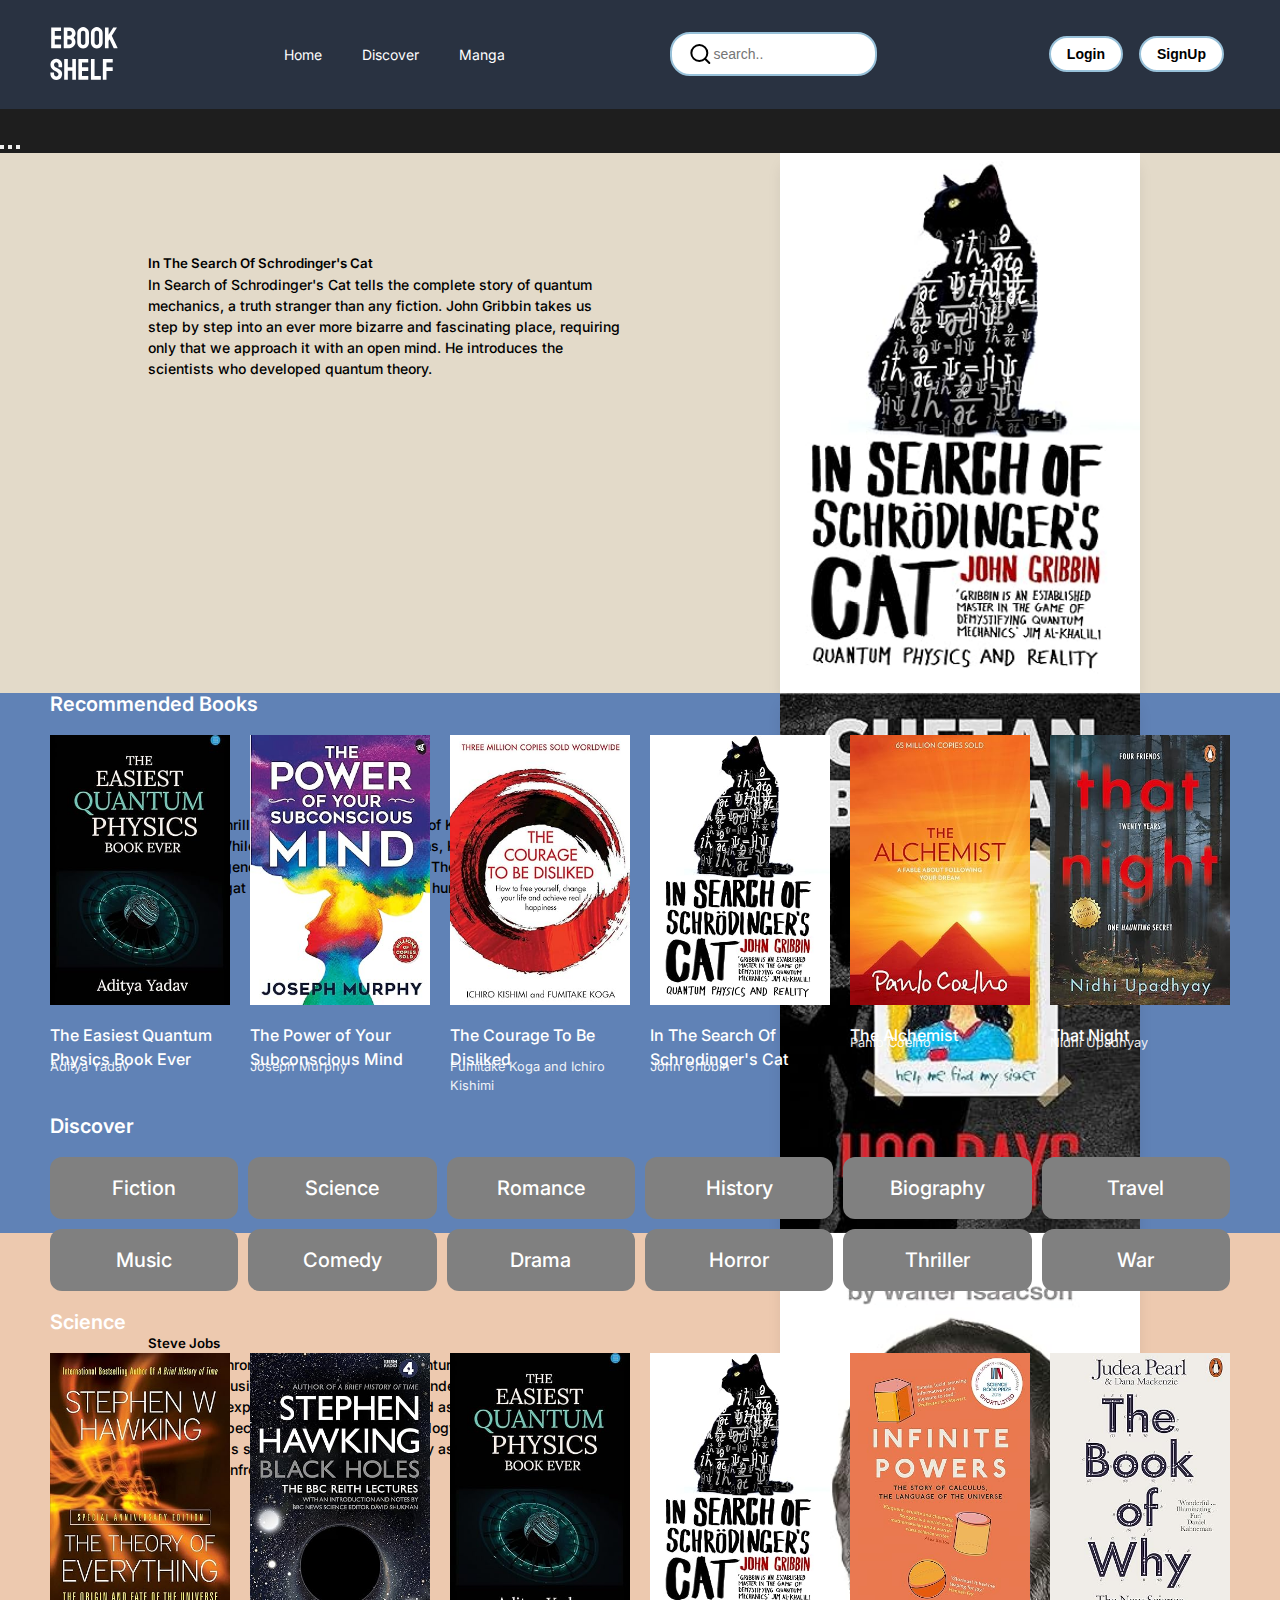
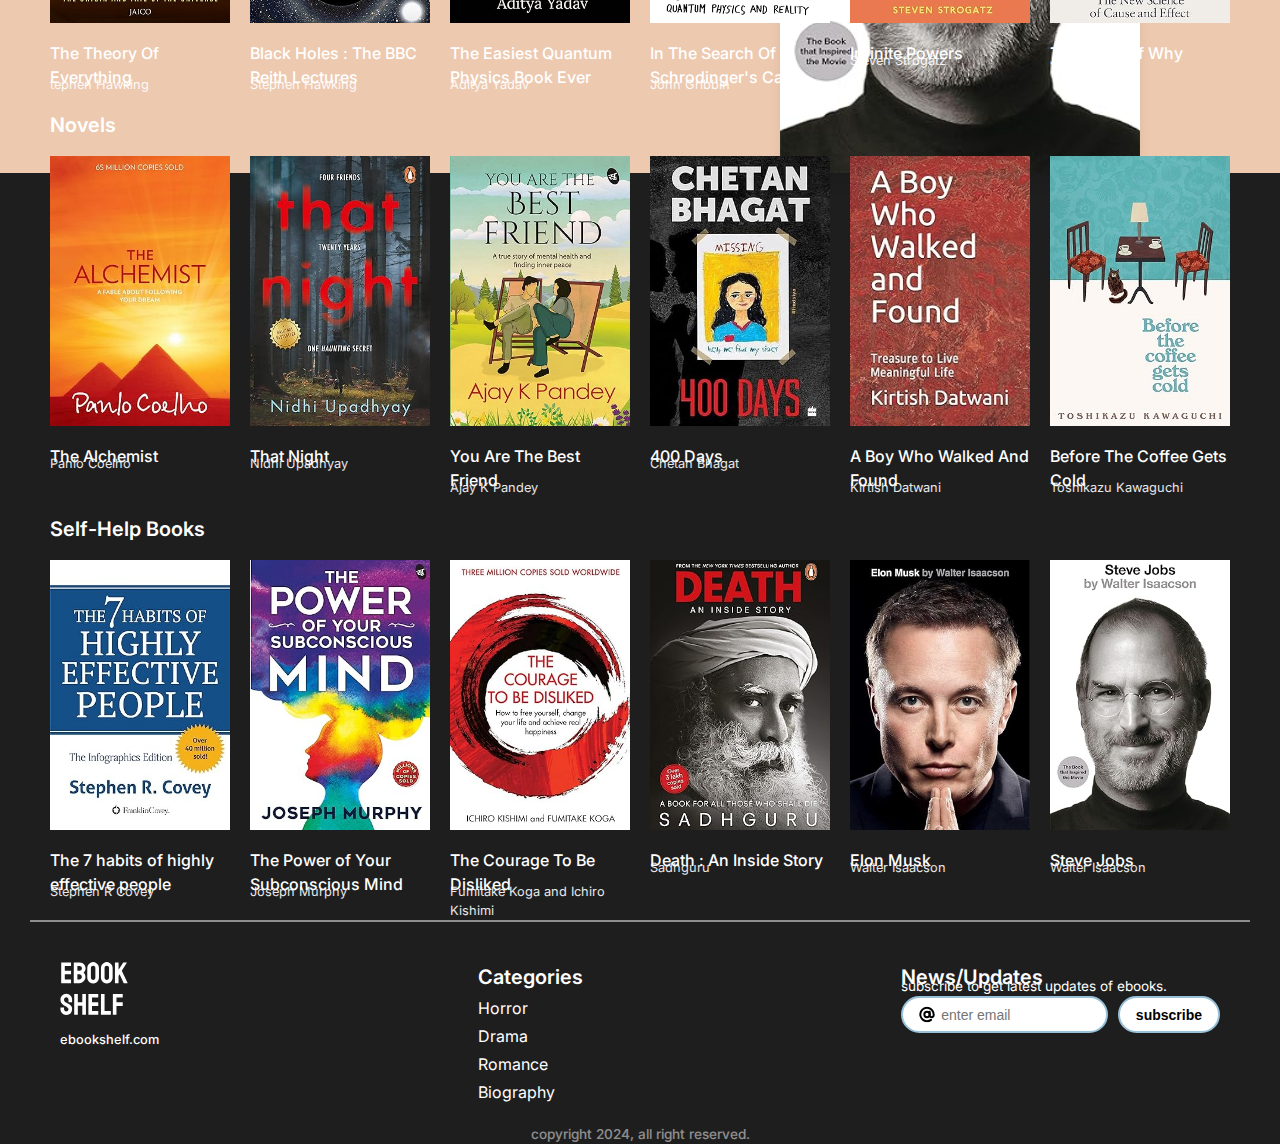
==== book.html @ fe215166 "first commit" ====
<!DOCTYPE html>
<html lang="en">
  <head>
    <meta charset="UTF-8" />
    <meta name="viewport" content="width=device-width, initial-scale=1.0" />
    <link rel="preconnect" href="https://fonts.googleapis.com" />
    <link rel="preconnect" href="https://fonts.gstatic.com" crossorigin />
    <link
      href="https://fonts.googleapis.com/css2?family=Inter:wght@100..900&display=swap"
      rel="stylesheet"
    />
    <link
      href="https://cdn.jsdelivr.net/npm/bootstrap@5.0.2/dist/css/bootstrap.min.css"
      rel="stylesheet"
      integrity="sha384-EVSTQN3/azprG1Anm3QDgpJLIm9Nao0Yz1ztcQTwFspd3yD65VohhpuuCOmLASjC"
      crossorigin="anonymous"
    />
    <link rel="stylesheet" href="css/resets.css" />
    <link rel="stylesheet" href="css/books/book.css" />
    <link rel="stylesheet" href="css/main.css" />
    <link rel="stylesheet" href="css/books/grids.css" />
    <link rel="stylesheet" href="css/carausel.css" />
    <link rel="stylesheet" href="css/navbar.css" />
    <link rel="stylesheet" href="css/footer.css" />
    <title>EbookShelf | Books</title>
  </head>
  <body>
    <!-- navbar starts -->
    <nav class="NavBar">
      <div class="logo">
        <img src="Assets/Logo.svg" alt="EBOOKSHELF" srcset="" />
      </div>
      <ul class="navList">
        <li class="navLink"><a class="Link" href="#Home">Home</a></li>
        <li class="navLink">
          <a class="Link" href="#discover">Discover</a>
        </li>
        <li class="navLink"><a class="Link" href="manga.html">Manga</a></li>
      </ul>
      <div class="searchbox">
        <img src="Assets/searchIcon.svg" alt="Search" srcset="" />
        <input type="text" placeholder="search.." />
      </div>
      <div class="buttons">
        <button class="btn">Login</button>
        <button class="btn">SignUp</button>
      </div>
      <div class="menuIcon">
        <img src="Assets/menu.svg" alt="" srcset="" />
      </div>
    </nav>
    <!-- navbar ends -->
    <!-- carausel starts -->
    <div
      id="carouselExampleCaptions"
      class="carousel slide"
      data-bs-ride="carousel"
    >
      <div class="carousel-indicators">
        <button
          type="button"
          data-bs-target="#carouselExampleCaptions"
          data-bs-slide-to="0"
          class="active"
          aria-current="true"
          aria-label="Slide 1"
        ></button>
        <button
          type="button"
          data-bs-target="#carouselExampleCaptions"
          data-bs-slide-to="1"
          aria-label="Slide 2"
        ></button>
        <button
          type="button"
          data-bs-target="#carouselExampleCaptions"
          data-bs-slide-to="2"
          aria-label="Slide 3"
        ></button>
      </div>
      <div class="carousel-inner">
        <div class="carousel-item item-1 active">
          <div class="bookImage">
            <img
              src="Assets/book-Images/S4.jpg"
              alt=""
              srcset=""
            />
          </div>
          <div class="carousel-caption d-none d-md-block">
            <h5>In The Search Of Schrodinger's Cat</h5>
            <p>In Search of Schrodinger's Cat tells the complete story of quantum mechanics, a truth stranger than any fiction. John Gribbin takes us step by step into an ever more bizarre and fascinating place, requiring only that we approach it with an open mind. He introduces the scientists who developed quantum theory.</p>
          </div>
        </div>
        <div class="carousel-item item-2">
          <div class="bookImage">
            <img
              src="Assets/book-Images/N4.jpg"
              alt=""
              srcset=""
            />
          </div>
          <div class="carousel-caption d-none d-md-block">
            <h5>400 Days</h5>
            <p>A mystery thriller that follows the journey of Keshav, the central character. While studying for his IPS exams, Keshav runs a private detective agency with his friend Saurabh. The book has the classic Chetan Bhagat style that blends romance, humor, family drama, and mystery.</p>
          </div>
        </div>
        <div class="carousel-item item-3">
          <div class="bookImage">
            <img
              src="Assets/book-Images/SF6.jpg"
              alt=""
              srcset=""
            />
          </div>
          <div class="carousel-caption d-none d-md-block">
            <h5>Steve Jobs</h5>
            <p>This book chronicles the daring and adventurous life of Steve Jobs, an innovative businessman and eccentric founder of Apple. Drawing on Jobs' early experiences with the spirit and aspiration to reach the pinnacle of becoming a worldwide technology icon, Steve Jobs describes his successful business journey as well as his battles. that he had to confront on his journey.</p>
          </div>
        </div>
      </div>
      <button
        class="carousel-control-prev"
        type="button"
        data-bs-target="#carouselExampleCaptions"
        data-bs-slide="prev"
      >
        <span class="carousel-control-prev-icon" aria-hidden="true"></span>
        <span class="visually-hidden">Previous</span>
      </button>
      <button
        class="carousel-control-next"
        type="button"
        data-bs-target="#carouselExampleCaptions"
        data-bs-slide="next"
      >
        <span class="carousel-control-next-icon" aria-hidden="true"></span>
        <span class="visually-hidden">Next</span>
      </button>
    </div>
    <!-- carausel ends -->
    <!-- Main content starts -->
    <section class="contentblock">
      <!-- recommendec-books -->
      <div class="grid-container">
        <div class="section-heading">
          <p>Recommended Books</p>
        </div>
        <div class="book-list">
          <div class="book">
            <div class="book-image">
              <img src="Assets/book-Images/S3.jpg" alt="" srcset="" />
            </div>
            <div class="book-detail">
              <div class="BookTitle">
                <p>The Easiest Quantum Physics Book Ever</p>
              </div>
              <div class="AuthorName">
                <p>Aditya Yadav</p>
              </div>
            </div>
          </div>
          <div class="book">
            <div class="book-image">
              <img src="Assets/book-Images/SF2.jpg" alt="" srcset="" />
            </div>
            <div class="book-detail">
              <div class="BookTitle">
                <p>The Power of Your Subconscious Mind</p>
              </div>
              <div class="AuthorName">
                <p>Joseph Murphy</p>
              </div>
            </div>
          </div>
          <div class="book">
            <div class="book-image">
              <img src="Assets/book-Images/SF3.jpg" alt="" srcset="" />
            </div>
            <div class="book-detail">
              <div class="BookTitle">
                <p>The Courage To Be Disliked</p>
              </div>
              <div class="AuthorName">
                <p>Fumitake Koga and Ichiro Kishimi</p>
              </div>
            </div>
          </div>
          <div class="book">
            <div class="book-image">
              <img src="Assets/book-Images/S4.jpg" alt="" srcset="" />
            </div>
            <div class="book-detail">
              <div class="BookTitle">
                <p>In The Search Of Schrodinger's Cat</p>
              </div>
              <div class="AuthorName">
                <p>John Gribbin</p>
              </div>
            </div>
          </div>
          <div class="book">
            <div class="book-image">
              <img src="Assets/book-Images/N1.jpg" alt="" srcset="" />
            </div>
            <div class="book-detail">
              <div class="BookTitle">
                <p>The Alchemist</p>
              </div>
              <div class="AuthorName">
                <p>Panlo Coelho</p>
              </div>
            </div>
          </div>
          <div class="book">
            <div class="book-image">
              <img src="Assets/book-Images/N2.jpg" alt="" srcset="" />
            </div>
            <div class="book-detail">
              <div class="BookTitle">
                <p>That Night</p>
              </div>
              <div class="AuthorName">
                <p>Nidhi Upadhyay</p>
              </div>
            </div>
          </div>
        </div>
      </div>
      <!-- categories -->
      <div class="grid-container" id="discover">
        <div class="section-heading">
          <p>Discover</p>
        </div>
        <div class="category-list">
          <div class="category">
            <p>Fiction</p>
          </div>
          <div class="category">
            <p>Science</p>
          </div>
          <div class="category">
            <p>Romance</p>
          </div>
          <div class="category">
            <p>History</p>
          </div>
          <div class="category">
            <p>Biography</p>
          </div>
          <div class="category">
            <p>Travel</p>
          </div>
          <div class="category">
            <p>Music</p>
          </div>
          <div class="category">
            <p>Comedy</p>
          </div>
          <div class="category">
            <p>Drama</p>
          </div>
          <div class="category">
            <p>Horror</p>
          </div>
          <div class="category">
            <p>Thriller</p>
          </div>
          <div class="category">
            <p>War</p>
          </div>
        </div>
      </div>
      <!-- science -->
      <div class="grid-container">
        <div class="section-heading">
          <p>Science</p>
        </div>
        <div class="book-list">
          <div class="book">
            <div class="book-image">
              <img src="Assets/book-Images/S1.jpg" alt="" srcset="" />
            </div>
            <div class="book-detail">
              <div class="BookTitle">
                <p>The Theory Of Everything</p>
              </div>
              <div class="AuthorName">
                <p>tephen Hawking</p>
              </div>
            </div>
          </div>
          <div class="book">
            <div class="book-image">
              <img src="Assets/book-Images/S2.jpg" alt="" srcset="" />
            </div>
            <div class="book-detail">
              <div class="BookTitle">
                <p>Black Holes : The BBC Reith Lectures</p>
              </div>
              <div class="AuthorName">
                <p>Stephen Hawking</p>
              </div>
            </div>
          </div>
          <div class="book">
            <div class="book-image">
              <img src="Assets/book-Images/S3.jpg" alt="" srcset="" />
            </div>
            <div class="book-detail">
              <div class="BookTitle">
                <p>The Easiest Quantum Physics Book Ever</p>
              </div>
              <div class="AuthorName">
                <p>Aditya Yadav</p>
              </div>
            </div>
          </div>
          <div class="book">
            <div class="book-image">
              <img src="Assets/book-Images/S4.jpg" alt="" srcset="" />
            </div>
            <div class="book-detail">
              <div class="BookTitle">
                <p>In The Search Of Schrodinger's Cat</p>
              </div>
              <div class="AuthorName">
                <p>John Gribbin</p>
              </div>
            </div>
          </div>
          <div class="book">
            <div class="book-image">
              <img src="Assets/book-Images/S5.jpg" alt="" srcset="" />
            </div>
            <div class="book-detail">
              <div class="BookTitle">
                <p>Infinite Powers</p>
              </div>
              <div class="AuthorName">
                <p>Steven Strogatz</p>
              </div>
            </div>
          </div>
          <div class="book">
            <div class="book-image">
              <img src="Assets/book-Images/S6.jpg" alt="" srcset="" />
            </div>
            <div class="book-detail">
              <div class="BookTitle">
                <p>The Book Of Why</p>
              </div>
              <div class="AuthorName">
                <p>Judca Pcarl</p>
              </div>
            </div>
          </div>
        </div>
      </div>
      <!-- novels -->
      <div class="grid-container">
        <div class="section-heading">
          <p>Novels</p>
        </div>
        <div class="book-list">
          <div class="book">
            <div class="book-image">
              <img src="Assets/book-Images/N1.jpg" alt="" srcset="" />
            </div>
            <div class="book-detail">
              <div class="BookTitle">
                <p>The Alchemist</p>
              </div>
              <div class="AuthorName">
                <p>Panlo Coelho</p>
              </div>
            </div>
          </div>
          <div class="book">
            <div class="book-image">
              <img src="Assets/book-Images/N2.jpg" alt="" srcset="" />
            </div>
            <div class="book-detail">
              <div class="BookTitle">
                <p>That Night</p>
              </div>
              <div class="AuthorName">
                <p>Nidhi Upadhyay</p>
              </div>
            </div>
          </div>
          <div class="book">
            <div class="book-image">
              <img src="Assets/book-Images/N3.jpg" alt="" srcset="" />
            </div>
            <div class="book-detail">
              <div class="BookTitle">
                <p>You Are The Best Friend</p>
              </div>
              <div class="AuthorName">
                <p>Ajay K Pandey</p>
              </div>
            </div>
          </div>
          <div class="book">
            <div class="book-image">
              <img src="Assets/book-Images/N4.jpg" alt="" srcset="" />
            </div>
            <div class="book-detail">
              <div class="BookTitle">
                <p>400 Days</p>
              </div>
              <div class="AuthorName">
                <p>Chetan Bhagat</p>
              </div>
            </div>
          </div>
          <div class="book">
            <div class="book-image">
              <img src="Assets/book-Images/N5.jpg" alt="" srcset="" />
            </div>
            <div class="book-detail">
              <div class="BookTitle">
                <p>A Boy Who Walked And Found</p>
              </div>
              <div class="AuthorName">
                <p>Kirtish Datwani</p>
              </div>
            </div>
          </div>
          <div class="book">
            <div class="book-image">
              <img src="Assets/book-Images/N6.jpg" alt="" srcset="" />
            </div>
            <div class="book-detail">
              <div class="BookTitle">
                <p>Before The Coffee Gets Cold</p>
              </div>
              <div class="AuthorName">
                <p>Toshikazu Kawaguchi</p>
              </div>
            </div>
          </div>
        </div>
      </div>
      <!-- self-help-books -->
      <div class="grid-container">
        <!-- recommended books -->
        <div class="section-heading">
          <p>Self-Help Books</p>
        </div>
        <!-- book list -->
        <div class="book-list">
          <div class="book">
            <div class="book-image">
              <img src="Assets/book-Images/SF1.jpg" alt="" srcset="" />
            </div>
            <div class="book-detail">
              <div class="BookTitle">
                <p>The 7 habits of highly effective people</p>
              </div>
              <div class="AuthorName">
                <p>Stephen R Covey</p>
              </div>
            </div>
          </div>
          <div class="book">
            <div class="book-image">
              <img src="Assets/book-Images/SF2.jpg" alt="" srcset="" />
            </div>
            <div class="book-detail">
              <div class="BookTitle">
                <p>The Power of Your Subconscious Mind</p>
              </div>
              <div class="AuthorName">
                <p>Joseph Murphy</p>
              </div>
            </div>
          </div>
          <div class="book">
            <div class="book-image">
              <img src="Assets/book-Images/SF3.jpg" alt="" srcset="" />
            </div>
            <div class="book-detail">
              <div class="BookTitle">
                <p>The Courage To Be Disliked</p>
              </div>
              <div class="AuthorName">
                <p>Fumitake Koga and Ichiro Kishimi</p>
              </div>
            </div>
          </div>
          <div class="book">
            <div class="book-image">
              <img src="Assets/book-Images/SF4.jpg" alt="" srcset="" />
            </div>
            <div class="book-detail">
              <div class="BookTitle">
                <p>Death : An Inside Story</p>
              </div>
              <div class="AuthorName">
                <p>Sadhguru</p>
              </div>
            </div>
          </div>
          <div class="book">
            <div class="book-image">
              <img src="Assets/book-Images/SF5.jpg" alt="" srcset="" />
            </div>
            <div class="book-detail">
              <div class="BookTitle">
                <p>Elon Musk</p>
              </div>
              <div class="AuthorName">
                <p>Walter Isaacson</p>
              </div>
            </div>
          </div>
          <div class="book">
            <div class="book-image">
              <img src="Assets/book-Images/SF6.jpg" alt="" srcset="" />
            </div>
            <div class="book-detail">
              <div class="BookTitle">
                <p>Steve Jobs</p>
              </div>
              <div class="AuthorName">
                <p>Walter Isaacson</p>
              </div>
            </div>
          </div>
        </div>
      </div>
      <!-- footer -->
      <footer>
        <div class="footer-container contentblock">
          <div class="site-info">
            <div class="site-logo">
              <img src="Assets/Logo.svg" alt="" srcset="" />
            </div>
            <div class="site-name">
              <a href="books.html">ebookshelf.com</a>
            </div>
          </div>
          <div class="site-category-list">
            <div class="heading"><p>Categories</p></div>
            <div class="cat-list">
              <ul>
                <li><a href="#cat-1">Horror</a></li>
                <li><a href="#cat-2">Drama</a></li>
                <li><a href="#cat-3">Romance</a></li>
                <li><a href="#cat-4">Biography</a></li>
              </ul>
            </div>
          </div>
          <div class="news-info">
            <div class="heading-info">
              <div class="heading"><p>News/Updates</p></div>
              <div class="heading-description">
                <p>subscribe to get latest updates of ebooks.</p>
              </div>
            </div>
            <div class="input-info">
              <div class="input-email">
                <img src="Assets/email-icon.svg" alt="" srcset="" />
                <input
                  type="email"
                  name="email"
                  id=""
                  placeholder="enter email"
                />
              </div>
              <button>subscribe</button>
            </div>
          </div>
        </div>
        <div class="message">
          <p>copyright 2024, all right reserved.</p>
        </div>
      </footer>
    </section>
    <!-- main content ends -->
    <script
      src="https://cdn.jsdelivr.net/npm/bootstrap@5.0.2/dist/js/bootstrap.bundle.min.js"
      integrity="sha384-MrcW6ZMFYlzcLA8Nl+NtUVF0sA7MsXsP1UyJoMp4YLEuNSfAP+JcXn/tWtIaxVXM"
      crossorigin="anonymous"
    ></script>
    <script src="animations.js"></script>
  </body>
</html>
---- css/resets.css ----
*,*::after,*::before{
    margin: 0;
    padding:0;
    box-sizing: border-box;
    text-decoration: none;
    list-style-type: none;
}

:root {
    --body_bgcolor: #1e1e1e;
    --nav_bgcolor: #293241;
    --link_foreground: white;
    --item_bgcolor: var(--link_foreground);
    --border_color: #98C1D9;
}

body{
    font-family: 'Inter', sans-serif;
    font-size: 16px;
    line-height: 1.5;
    background-color: var(--body_bgcolor);
    color: white;
}
---- css/books/book.css ----
.section-heading{
    margin:16px 0px;
}

.section-heading p{
    font-size: 1.25rem;
    font-weight: 600;
}

.book-image{
    position: relative;
    top:0;
    left:0;
    aspect-ratio: 2/ 3;
    transition:0.2s ease-in-out;
}

.book-image:hover {
    top:-14px;
    box-shadow: 0px 10px 15px -3px rgba(255, 255, 255, 0.1);
  }

.book-image img{
    height: 100%;
    width:100%;
    object-fit:cover;
}

.book-detail{
    margin-top:12px;
}

.BookTitle p{
    font-weight: 500;
}

.AuthorName p{
    font-size:0.8rem;
    margin-top: -14px;
    opacity: 0.9;
}
---- css/main.css ----
.contentblock {
    width: 100%;
    position: relative;
}

.grid-container {
    padding: 0px 20px;
}

@media (width > 1440px) {
    .contentblock {
        padding: 0px 130px;
    }
}

@media (width <= 1440px) {
    .contentblock {
       padding:0px 30px;
    }
}

@media (width <= 480px) {
    .grid-container {
        padding: 0px 20px;
    }

    .contentblock {
        padding: 0px 0px;
    }
}
---- css/books/grids.css ----
.book-list {
    display: grid;
    gap: 20px;
}

.category-list {
    display: grid;
    grid-template-columns: repeat(6, 1fr);
    gap: 10px;
}

.category {
    padding: 16px 32px;
    border-radius: 12px;
    background-color: grey;
    display: flex;
    justify-content: center;
    align-items: center;
    cursor: pointer;
}

.category p {
    margin-bottom: 0px;
    font-size: 1.25rem;
    font-weight: 500;
    cursor: pointer;
}

@media (width >=1440px) {
    .book-list {
        grid-template-columns: repeat(6, 1fr);
    }

    .category-list {
        grid-template-columns: repeat(6, 1fr);
    }
}

@media (width < 1440px) {
    .book-list {
        grid-template-columns: repeat(6, 1fr);
    }

    .category-list {
        grid-template-columns: repeat(6, 1fr);
    }
}

@media (max-width: 1200px) {
    .book-list {
        grid-template-columns: repeat(5, 1fr);
    }

    .category-list {
        grid-template-columns: repeat(4, 1fr);
    }
}

@media (max-width: 768px) {
    .book-list {
        grid-template-columns: repeat(4, 1fr);
    }

    .category-list {
        grid-template-columns: repeat(3, 1fr);
    }
}

@media (max-width: 624px) {
    .book-list {
        grid-template-columns: repeat(3, 1fr);
    }

    .category-list {
        grid-template-columns: repeat(2, 1fr);
    }
}

@media (max-width: 480px) {
    .book-list {
        grid-template-columns: repeat(2, 1fr);
    }

    .category-list {
        grid-template-columns: repeat(2, 1fr);
    }
}

@media (max-width: 320px) {
    .book-list {
        grid-template-columns: repeat(2, 1fr);
    }

    .category-list {
        grid-template-columns: repeat(2, 1fr);
    }
}
---- css/carausel.css ----
.carousel {
    margin: 20px auto;
    height: 60vh;
}

.carousel-inner {
    width: 100%;
    height: 100%;
}

.carousel-item {
    width: 100%;
    height: 100%;
    position: relative;
}

.carousel-caption {
    color: black;
}

.item-1 {
    background-color: #E3DAC9;
}

.item-2 {
    background-color: #6082B6;
}

.item-3 {
    background-color: #EDC9AF;
}

.bookImage{
    position: absolute;
    right: 0;
    top: 0;
    height: 100%;
    margin-right: 140px;
}

.bookImage img {
    z-index: 2;
    aspect-ratio: 2 / 3;
    height: 100%;
    box-shadow: 0px 10px 15px -3px rgba(0, 0, 0, 0.1);
}

.carousel-caption {
    color: black;
    position: absolute;
    left: 10%;
    top: 15%;
    padding: 20px;
    width: 40%; 
}

.carousel-caption h5{
    font-weight: 600;
}

.carousel-caption p{
    font-size: 0.875rem;
    font-weight: 500;
}

.carousel-caption h5,
.carousel-caption p {
    text-align: left;
}

@media (width >=1440px) {
    .carousel {
        width: 80vw;
        height: 60vh;
    }

    .carousel-caption {
        width:40%;
    }
}

@media (480px > width >=1200px) {
    .carousel {
        width: 60vw;
        margin: 20px auto;
    }
    .carousel-caption {
        width: calc(100% - 300px);
    }
}

@media (width <=768px) {
    .carousel {
        height: 50vh;
    }
    .carousel-item{
        margin:0px auto;
    }
}

@media (width <=480px) {
    .carousel {
        height: 44vh;
    }
}
---- css/navbar.css ----
.NavBar {
    width: 100%;
    height: 12.086330935251798vh;
    padding: 0px 50px;
    display: flex;
    justify-content: space-between;
    align-items: center;
    background-color: var(--nav_bgcolor);
}

.NavBar .logo {
    display: flex;
    align-items: center;
    justify-content: center;
}

.NavBar .navList {
    display: flex;
    align-items: center;
    justify-content: center;
    margin-bottom: 0px;
    gap: 40px;
}

.NavBar .navList .Link {
    color: var(--link_foreground);
    font-size: 0.875rem;
    text-decoration: none;
}

.NavBar .searchbox {
    display: flex;
    align-items: center;
    max-height: 5.755395683453237vh;
    max-width: 16.145833333333332vw;
    border-radius: 20px;
    padding: 8px 16px;
    border: 2.5px solid var(--border_color);
    background-color: var(--item_bgcolor);
}

.NavBar .searchbox input {
    height: 100%;
    width: 100%;
    border: none;
    outline: none;
    font-size: 0.875rem;
}

.NavBar .buttons {
    display: flex;
    align-items: center;
    padding: 6px;
    gap: 16px;
}

.NavBar .btn {
    padding: 8px 16px;
    font-size: 0.875rem;
    font-weight: 600;
    border: 2.5px solid var(--border_color);
    border-radius: 60px;
    background-color:var(--link_foreground);
}

.menuIcon {
    height: 40px;
    width: 40px;
    display: flex;
    align-items: center;
    justify-content: center;
}

.menuIcon img {
    height: 100%;
    width: 100%;
}


@media (width >=550px) {
    .menuIcon {
        display: none;
    }
}

@media (max-width: 768px) {
    .NavBar .buttons {
        display: none;
    }
}

@media (max-width:550px) {
    .NavBar .navList {
        display: none;
    }

    .NavBar .buttons {
        display: none;
    }

    .NavBar .searchbox {
        display: none;
    }
}
---- css/footer.css ----
.footer-container {
    border-top:2px solid rgba(255, 255,255,0.5);
    padding-top: 40px;
    padding-bottom: 20px;
    display: flex;
    justify-content: space-between;
}

.message{
    display: flex;
    align-items: center;
    justify-content: center;
}

.message p{
    font-size: .850rem;
    font-weight: 500;
    opacity: 0.5;
}
.site-logo {
    margin-bottom: 4px;
}

.site-name a {
    font-size: 0.8rem;
    font-weight: 500;
    color: white;
    text-decoration: none;
}

.heading p {
    font-size: 1.25rem;
    font-weight: 600;
}
.site-category-list .heading p {
    margin-bottom: 8px;
}

.cat-list ul {
    padding-left: 0px;
    margin-top: -8px;
}

.site-category-list ul li {
    list-style-type: none;
    padding: 4px;
    margin: -4px;
}

.site-category-list ul li a {
    color: white;
    text-decoration: none;
}

.heading-description{
    margin-top: -16px;
}

.heading-description p {
    font-size: 0.85rem;
}

.input-info{
    display: flex;
    gap:10px;
}
.input-email{
    display: flex;
    align-items: center;
    max-height: 5.755395683453237vh;
    max-width: 16.145833333333332vw;
    border-radius: 20px;
    padding: 8px 16px;
    border: 2.5px solid var(--border_color);
    background-color: var(--item_bgcolor);
}

.input-email input{
    height: 100%;
    width: 100%;
    border: none;
    outline: none;
    font-size: 0.875rem;
    margin-left: 6px;
}

.input-info button{
    padding: 8px 16px;
    font-size: 0.875rem;
    font-weight: 600;
    border: 2.5px solid var(--border_color);
    border-radius: 60px;
    background-color:var(--link_foreground);
}
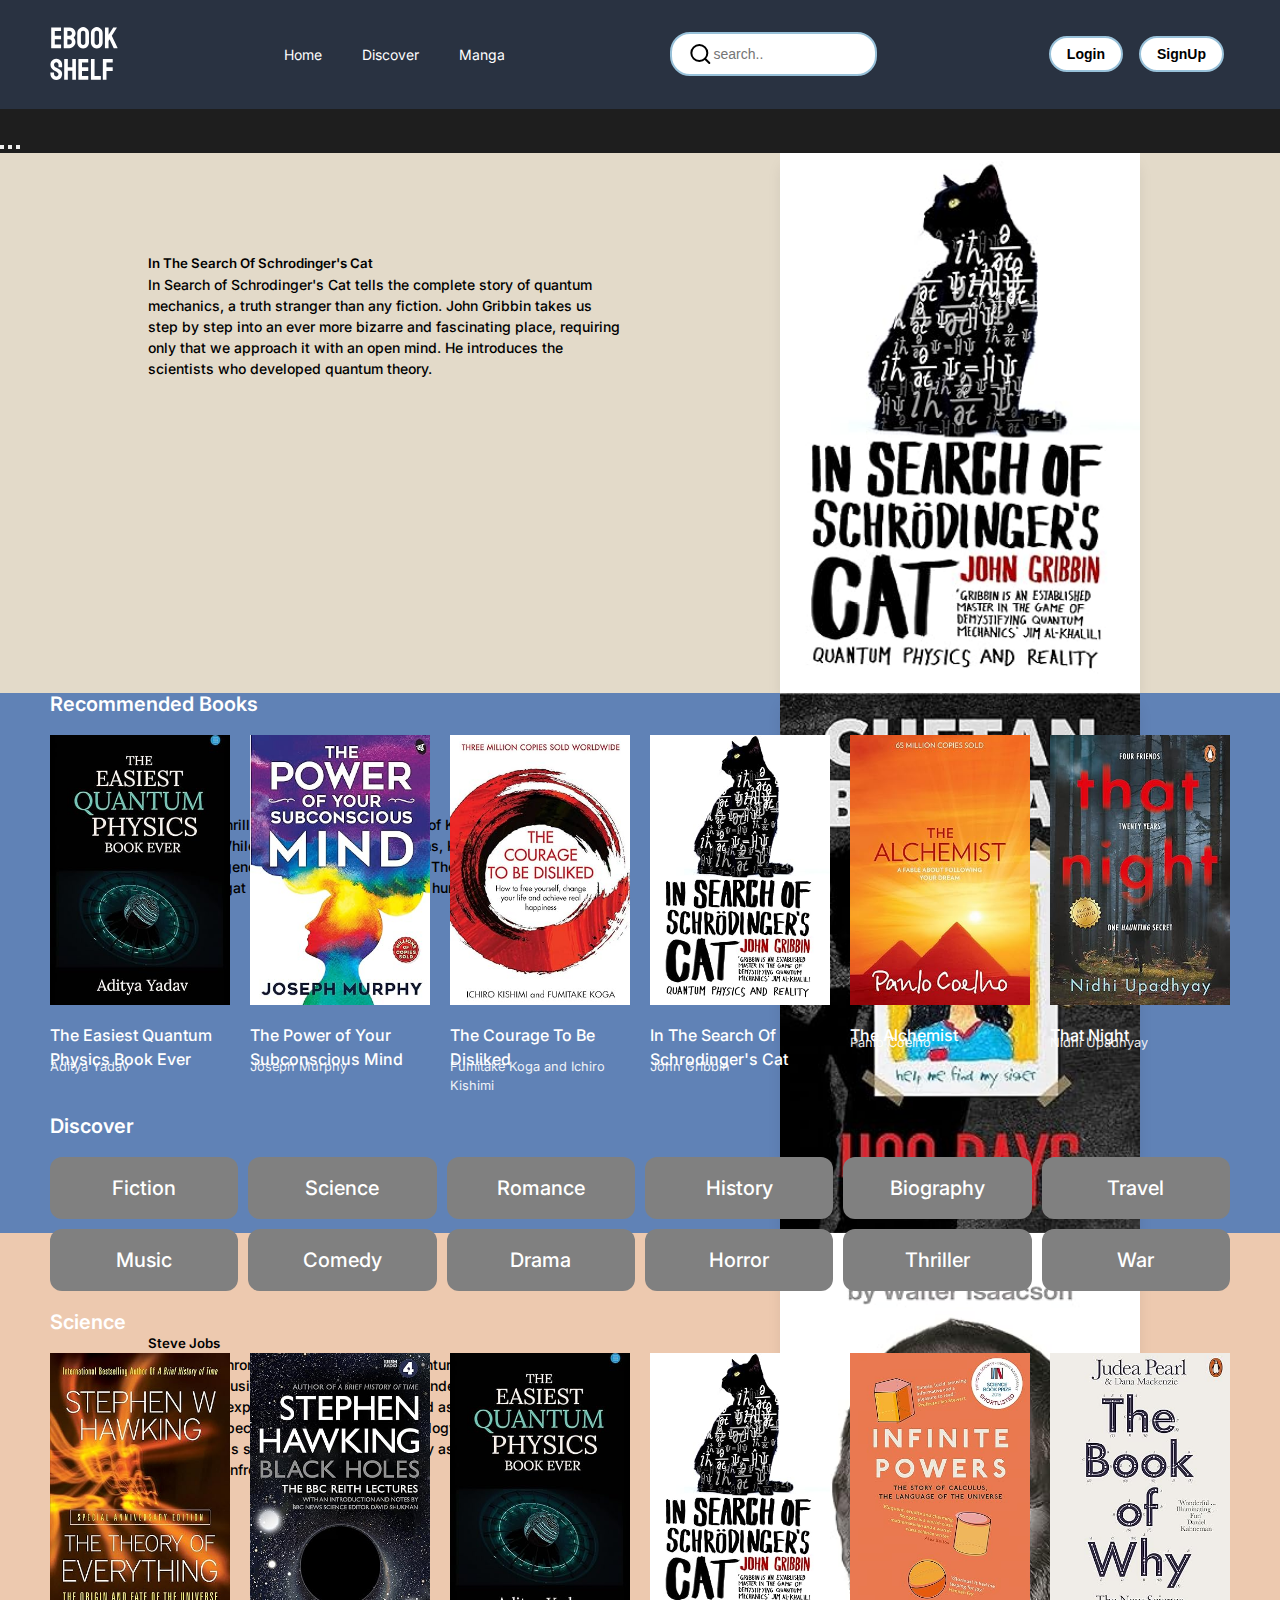
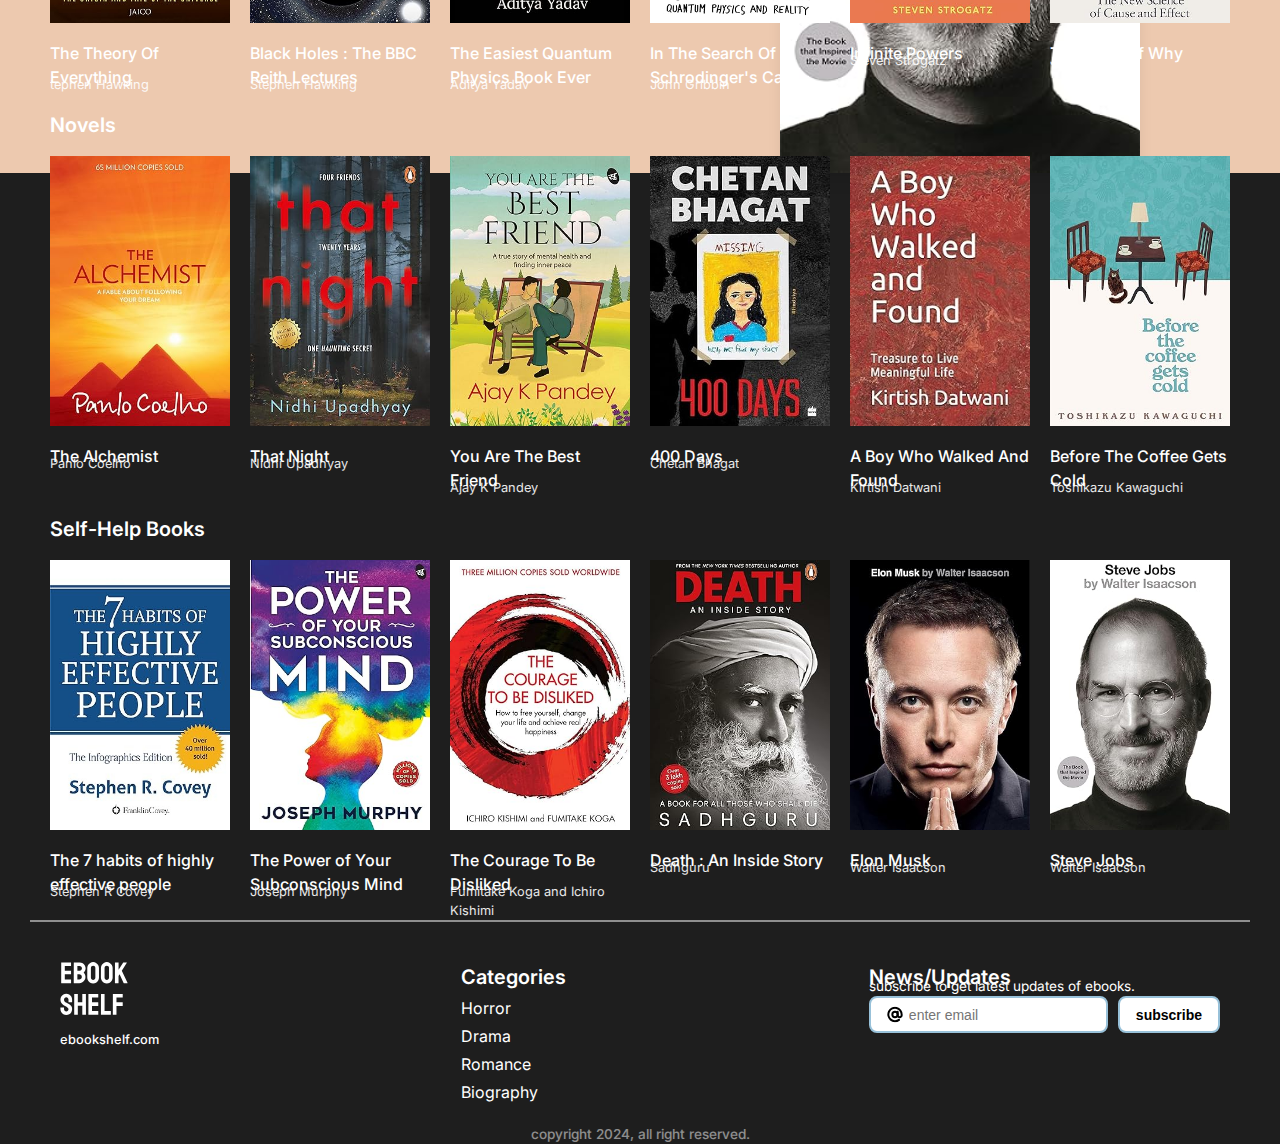
==== commit e9ce4aae: "removing un-nessecary css files" ====
--- a/book.html
+++ b/book.html
@@ -15,10 +15,8 @@
       integrity="sha384-EVSTQN3/azprG1Anm3QDgpJLIm9Nao0Yz1ztcQTwFspd3yD65VohhpuuCOmLASjC"
       crossorigin="anonymous"
     />
-    <link rel="stylesheet" href="css/resets.css" />
-    <link rel="stylesheet" href="css/books/book.css" />
     <link rel="stylesheet" href="css/main.css" />
-    <link rel="stylesheet" href="css/books/grids.css" />
+    <link rel="stylesheet" href="css/grids.css" />
     <link rel="stylesheet" href="css/carausel.css" />
     <link rel="stylesheet" href="css/navbar.css" />
     <link rel="stylesheet" href="css/footer.css" />
@@ -31,7 +29,7 @@
         <img src="Assets/Logo.svg" alt="EBOOKSHELF" srcset="" />
       </div>
       <ul class="navList">
-        <li class="navLink"><a class="Link" href="#Home">Home</a></li>
+        <li class="navLink"><a class="Link" href="index.html">Home</a></li>
         <li class="navLink">
           <a class="Link" href="#discover">Discover</a>
         </li>
--- a/css/main.css
+++ b/css/main.css
@@ -1,3 +1,28 @@
+*,*::after,*::before{
+    margin: 0;
+    padding:0;
+    box-sizing: border-box;
+    text-decoration: none;
+    list-style-type: none;
+}
+
+:root {
+    --body_bgcolor: #1e1e1e;
+    --nav_bgcolor: #293241;
+    --link_foreground: white;
+    --item_bgcolor: var(--link_foreground);
+    --border_color: #98C1D9;
+}
+
+body{
+    font-family: 'Inter', sans-serif;
+    font-size: 16px;
+    line-height: 1.5;
+    background-color: var(--body_bgcolor);
+    color: white;
+}
+/* common styling */
+
 .contentblock {
     width: 100%;
     position: relative;
@@ -27,4 +52,42 @@
     .contentblock {
         padding: 0px 0px;
     }
+}
+
+
+/* styling index.html */
+.site-title {
+    display: flex;
+    align-items: center;
+    justify-content: center;
+}
+.options{
+    width:100vw;
+    height: 80vh;
+    margin:20px auto;
+    background-color: grey;
+    display: flex;
+    overflow: hidden;
+    position: relative;
+}
+
+.option{
+    width:150%;
+    height: 180%;
+    position: relative;
+    top:-15%;
+    left:1.5%;
+    transform: scale(8);
+}
+
+.option-1{
+    background-color: rgb(180, 150, 114);
+    transform: rotate(350deg);
+    
+}
+
+.option-2{
+    background-color: antiquewhite;
+    transform: rotate(350deg);
+    
 }--- a/css/grids.css
+++ b/css/grids.css
@@ -0,0 +1,139 @@
+.book-list {
+    display: grid;
+    gap: 20px;
+}
+
+.book-image{
+    position: relative;
+    top:0;
+    left:0;
+    aspect-ratio: 2/ 3;
+    transition:0.2s ease-in-out;
+}
+
+.book-image:hover {
+    top:-14px;
+    box-shadow: 0px 10px 15px -3px rgba(255, 255, 255, 0.1);
+  }
+
+.book-image img{
+    height: 100%;
+    width:100%;
+    object-fit:cover;
+}
+
+.book-detail{
+    margin-top:12px;
+}
+
+.BookTitle p{
+    font-weight: 500;
+}
+
+.AuthorName p{
+    font-size:0.8rem;
+    margin-top: -14px;
+    opacity: 0.9;
+}
+
+.section-heading{
+    margin:16px 0px;
+}
+
+.section-heading p{
+    font-size: 1.25rem;
+    font-weight: 600;
+}
+
+.category-list {
+    display: grid;
+    grid-template-columns: repeat(6, 1fr);
+    gap: 10px;
+}
+
+.category {
+    padding: 16px 32px;
+    border-radius: 12px;
+    background-color: grey;
+    display: flex;
+    justify-content: center;
+    align-items: center;
+    cursor: pointer;
+}
+
+.category p {
+    margin-bottom: 0px;
+    font-size: 1.25rem;
+    font-weight: 500;
+    cursor: pointer;
+}
+
+@media (width >=1440px) {
+    .book-list {
+        grid-template-columns: repeat(6, 1fr);
+    }
+
+    .category-list {
+        grid-template-columns: repeat(6, 1fr);
+    }
+}
+
+@media (width < 1440px) {
+    .book-list {
+        grid-template-columns: repeat(6, 1fr);
+    }
+
+    .category-list {
+        grid-template-columns: repeat(6, 1fr);
+    }
+}
+
+@media (max-width: 1200px) {
+    .book-list {
+        grid-template-columns: repeat(5, 1fr);
+    }
+
+    .category-list {
+        grid-template-columns: repeat(4, 1fr);
+    }
+}
+
+@media (max-width: 768px) {
+    .book-list {
+        grid-template-columns: repeat(4, 1fr);
+    }
+
+    .category-list {
+        grid-template-columns: repeat(3, 1fr);
+    }
+}
+
+@media (max-width: 624px) {
+    .book-list {
+        grid-template-columns: repeat(3, 1fr);
+    }
+
+    .category-list {
+        grid-template-columns: repeat(2, 1fr);
+    }
+}
+
+@media (max-width: 480px) {
+    .book-list {
+        grid-template-columns: repeat(2, 1fr);
+    }
+
+    .category-list {
+        grid-template-columns: repeat(2, 1fr);
+    }
+}
+
+@media (max-width: 320px) {
+    .book-list {
+        grid-template-columns: repeat(2, 1fr);
+    }
+
+    .category-list {
+        grid-template-columns: repeat(2, 1fr);
+    }
+}--- a/css/carausel.css
+++ b/css/carausel.css
@@ -30,7 +30,7 @@
     background-color: #EDC9AF;
 }
 
-.bookImage{
+.bookImage {
     position: absolute;
     right: 0;
     top: 0;
@@ -51,14 +51,14 @@
     left: 10%;
     top: 15%;
     padding: 20px;
-    width: 40%; 
+    width: 40%;
 }
 
-.carousel-caption h5{
+.carousel-caption h5 {
     font-weight: 600;
 }
 
-.carousel-caption p{
+.carousel-caption p {
     font-size: 0.875rem;
     font-weight: 500;
 }
@@ -75,7 +75,7 @@
     }
 
     .carousel-caption {
-        width:40%;
+        width: 40%;
     }
 }
 
@@ -84,8 +84,14 @@
         width: 60vw;
         margin: 20px auto;
     }
+
     .carousel-caption {
         width: calc(100% - 300px);
+        position: absolute;
+        left: 10%;
+        top: 15%;
+        padding: 20px;
+        width: 40%;
     }
 }
 
@@ -93,8 +99,9 @@
     .carousel {
         height: 50vh;
     }
-    .carousel-item{
-        margin:0px auto;
+
+    .carousel-item {
+        margin: 0px auto;
     }
 }
 
--- a/css/footer.css
+++ b/css/footer.css
@@ -67,9 +67,9 @@
 .input-email{
     display: flex;
     align-items: center;
-    max-height: 5.755395683453237vh;
-    max-width: 16.145833333333332vw;
-    border-radius: 20px;
+    max-height: 42px;
+    max-width:248px;
+    border-radius: 8px;
     padding: 8px 16px;
     border: 2.5px solid var(--border_color);
     background-color: var(--item_bgcolor);
@@ -89,6 +89,42 @@
     font-size: 0.875rem;
     font-weight: 600;
     border: 2.5px solid var(--border_color);
-    border-radius: 60px;
+    border-radius: 8px;
     background-color:var(--link_foreground);
-}+}
+
+@media (width <= 670px){
+    .footer-container {
+        display: flex;
+        flex-direction: column-reverse;
+        gap:20px;
+        margin:0px auto;
+        padding-inline:20px;
+    }
+
+    .input-info{
+        display: flex;
+        align-items: center;
+        gap:20px;
+    }
+
+    .input-email{
+        display: flex;
+        align-items: center;
+        max-height: 42px;
+        max-width: 248px;
+        border-radius: 8px;
+        padding: 8px 16px;
+        border: 2.5px solid var(--border_color);
+        background-color: var(--item_bgcolor);
+    }
+
+    .input-email input{
+        height: 100%;
+        width: 100%;
+        border: none;
+        outline: none;
+        font-size: 0.875rem;
+        margin-left: 6px;
+    }
+}
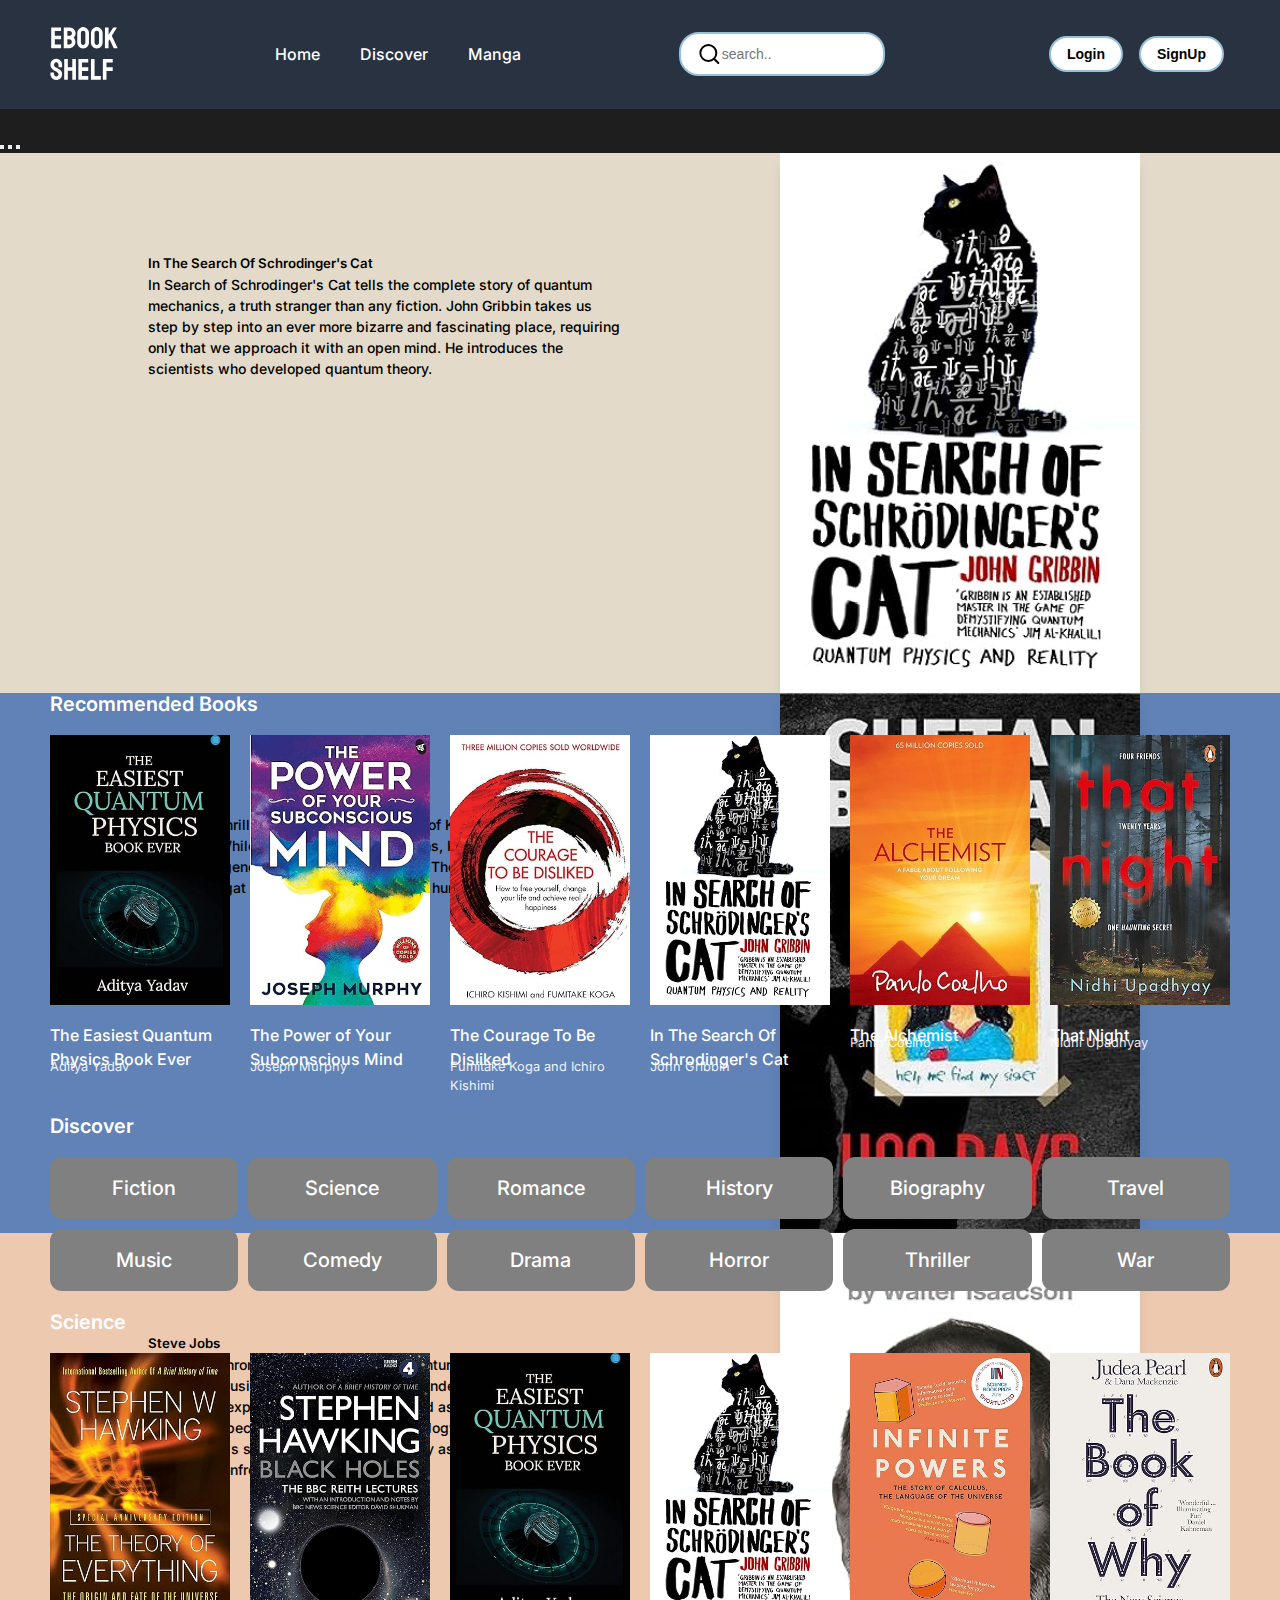
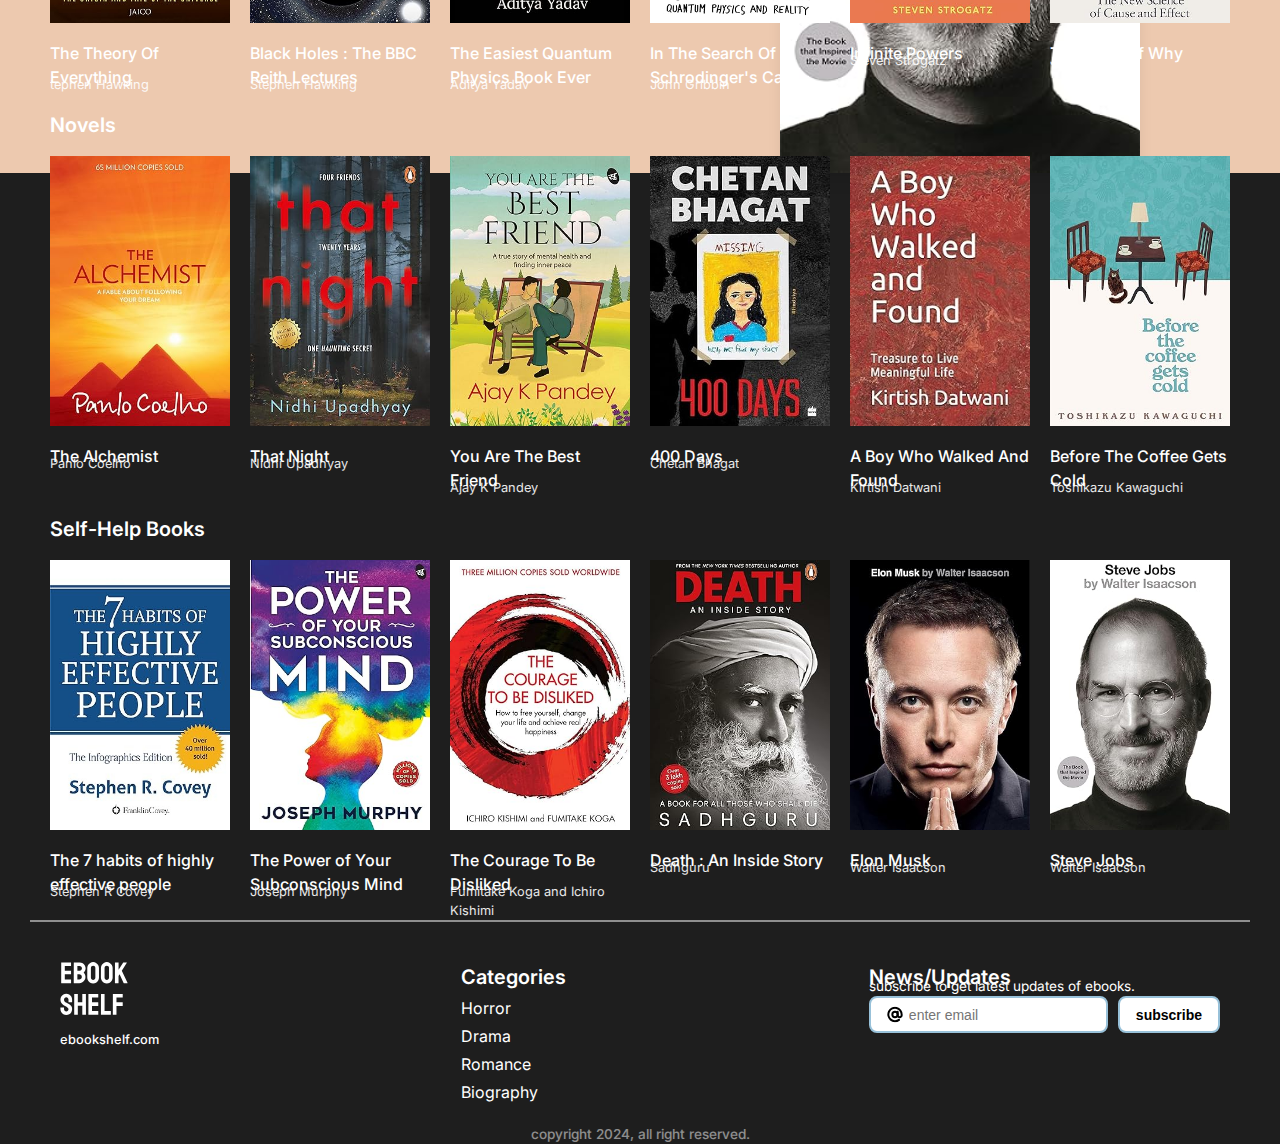
==== commit f488e376: "modifications" ====
--- a/book.html
+++ b/book.html
@@ -79,41 +79,48 @@
       <div class="carousel-inner">
         <div class="carousel-item item-1 active">
           <div class="bookImage">
-            <img
-              src="Assets/book-Images/S4.jpg"
-              alt=""
-              srcset=""
-            />
+            <img src="Assets/book-Images/S4.jpg" alt="" srcset="" />
           </div>
           <div class="carousel-caption d-none d-md-block">
             <h5>In The Search Of Schrodinger's Cat</h5>
-            <p>In Search of Schrodinger's Cat tells the complete story of quantum mechanics, a truth stranger than any fiction. John Gribbin takes us step by step into an ever more bizarre and fascinating place, requiring only that we approach it with an open mind. He introduces the scientists who developed quantum theory.</p>
+            <p>
+              In Search of Schrodinger's Cat tells the complete story of quantum
+              mechanics, a truth stranger than any fiction. John Gribbin takes
+              us step by step into an ever more bizarre and fascinating place,
+              requiring only that we approach it with an open mind. He
+              introduces the scientists who developed quantum theory.
+            </p>
           </div>
         </div>
         <div class="carousel-item item-2">
           <div class="bookImage">
-            <img
-              src="Assets/book-Images/N4.jpg"
-              alt=""
-              srcset=""
-            />
+            <img src="Assets/book-Images/N4.jpg" alt="" srcset="" />
           </div>
           <div class="carousel-caption d-none d-md-block">
             <h5>400 Days</h5>
-            <p>A mystery thriller that follows the journey of Keshav, the central character. While studying for his IPS exams, Keshav runs a private detective agency with his friend Saurabh. The book has the classic Chetan Bhagat style that blends romance, humor, family drama, and mystery.</p>
+            <p>
+              A mystery thriller that follows the journey of Keshav, the central
+              character. While studying for his IPS exams, Keshav runs a private
+              detective agency with his friend Saurabh. The book has the classic
+              Chetan Bhagat style that blends romance, humor, family drama, and
+              mystery.
+            </p>
           </div>
         </div>
         <div class="carousel-item item-3">
           <div class="bookImage">
-            <img
-              src="Assets/book-Images/SF6.jpg"
-              alt=""
-              srcset=""
-            />
+            <img src="Assets/book-Images/SF6.jpg" alt="" srcset="" />
           </div>
           <div class="carousel-caption d-none d-md-block">
             <h5>Steve Jobs</h5>
-            <p>This book chronicles the daring and adventurous life of Steve Jobs, an innovative businessman and eccentric founder of Apple. Drawing on Jobs' early experiences with the spirit and aspiration to reach the pinnacle of becoming a worldwide technology icon, Steve Jobs describes his successful business journey as well as his battles. that he had to confront on his journey.</p>
+            <p>
+              This book chronicles the daring and adventurous life of Steve
+              Jobs, an innovative businessman and eccentric founder of Apple.
+              Drawing on Jobs' early experiences with the spirit and aspiration
+              to reach the pinnacle of becoming a worldwide technology icon,
+              Steve Jobs describes his successful business journey as well as
+              his battles. that he had to confront on his journey.
+            </p>
           </div>
         </div>
       </div>
--- a/css/main.css
+++ b/css/main.css
@@ -1,6 +1,8 @@
-*,*::after,*::before{
+*,
+*::after,
+*::before {
     margin: 0;
-    padding:0;
+    padding: 0;
     box-sizing: border-box;
     text-decoration: none;
     list-style-type: none;
@@ -14,13 +16,18 @@
     --border_color: #98C1D9;
 }
 
-body{
+body {
     font-family: 'Inter', sans-serif;
     font-size: 16px;
     line-height: 1.5;
     background-color: var(--body_bgcolor);
     color: white;
 }
+
+a {
+    text-decoration: none;
+}
+
 /* common styling */
 
 .contentblock {
@@ -38,13 +45,13 @@
     }
 }
 
-@media (width <= 1440px) {
+@media (width <=1440px) {
     .contentblock {
-       padding:0px 30px;
+        padding: 0px 30px;
     }
 }
 
-@media (width <= 480px) {
+@media (width <=480px) {
     .grid-container {
         padding: 0px 20px;
     }
@@ -54,40 +61,49 @@
     }
 }
 
+/* styling index.html */
+.sections {
+    width: 100vw;
+    height: 100vh;
+    padding: 20px;
+    display: flex;
+    background-color: #293241;
+}
 
-/* styling index.html */
-.site-title {
+.section {
+    width: 100%;
+    height: 100%;
+    padding: 40px;
     display: flex;
     align-items: center;
     justify-content: center;
-}
-.options{
-    width:100vw;
-    height: 80vh;
-    margin:20px auto;
-    background-color: grey;
-    display: flex;
+    background-color: #343a40;
     overflow: hidden;
-    position: relative;
 }
 
-.option{
-    width:150%;
-    height: 180%;
-    position: relative;
-    top:-15%;
-    left:1.5%;
-    transform: scale(8);
+.page-link {
+    position: absolute;
+    background-color: #f1faee;
+    box-shadow: rgba(17, 17, 26, 0.1) 0px 4px 16px, rgba(17, 17, 26, 0.05) 0px 8px 32px;
+    border: none;
+    outline: none;
+    padding: 0px;
+    border-radius: 8px;
+
 }
 
-.option-1{
-    background-color: rgb(180, 150, 114);
-    transform: rotate(350deg);
-    
+.page-link a {
+    height: 100%;
+    width: 100%;
+    padding: 16px 32px;
+    display: block;
+    font-size: 2rem;
+    font-weight: 600;
+    color: #1d3557;
+    border-radius: 8px;
 }
 
-.option-2{
-    background-color: antiquewhite;
-    transform: rotate(350deg);
-    
+.page-link:hover a {
+    background-color: #1d3557;
+    color: #f1faee;
 }--- a/css/grids.css
+++ b/css/grids.css
@@ -3,54 +3,56 @@
     gap: 20px;
 }
 
-.book-image{
+.book-image {
     position: relative;
-    top:0;
-    left:0;
+    top: 0;
+    left: 0;
     aspect-ratio: 2/ 3;
-    transition:0.2s ease-in-out;
+    transition: 0.2s ease-in-out;
 }
 
 .book-image:hover {
-    top:-14px;
+    top: -14px;
     box-shadow: 0px 10px 15px -3px rgba(255, 255, 255, 0.1);
-  }
-
-.book-image img{
-    height: 100%;
-    width:100%;
-    object-fit:cover;
 }
 
-.book-detail{
-    margin-top:12px;
+.book-image img {
+    height: 100%;
+    width: 100%;
+    object-fit: cover;
 }
 
-.BookTitle p{
+.book-detail {
+    margin-top: 12px;
+}
+
+.BookTitle p {
     font-weight: 500;
 }
 
-.AuthorName p{
-    font-size:0.8rem;
+.AuthorName p {
+    font-size: 0.8rem;
     margin-top: -14px;
     opacity: 0.9;
 }
 
-.section-heading{
-    margin:16px 0px;
+.section-heading {
+    margin: 16px 0px;
 }
 
-.section-heading p{
+.section-heading p {
     font-size: 1.25rem;
     font-weight: 600;
 }
 
+/* styling discover section */
 .category-list {
     display: grid;
     grid-template-columns: repeat(6, 1fr);
     gap: 10px;
 }
 
+/* individual category */
 .category {
     padding: 16px 32px;
     border-radius: 12px;
--- a/css/navbar.css
+++ b/css/navbar.css
@@ -8,6 +8,9 @@
     background-color: var(--nav_bgcolor);
 }
 
+.NavBar-Manga{
+    background-color:#5F25A6;
+}
 .NavBar .logo {
     display: flex;
     align-items: center;
@@ -24,7 +27,8 @@
 
 .NavBar .navList .Link {
     color: var(--link_foreground);
-    font-size: 0.875rem;
+    font-size: 1rem;    
+    font-weight: 500;
     text-decoration: none;
 }
 
@@ -39,6 +43,10 @@
     background-color: var(--item_bgcolor);
 }
 
+.NavBar-Manga .searchbox-manga{
+    border-color: #D0E6A5;
+}
+
 .NavBar .searchbox input {
     height: 100%;
     width: 100%;
@@ -47,6 +55,9 @@
     font-size: 0.875rem;
 }
 
+.NavBar.searchbox img{
+    margin-right: 8px;
+}
 .NavBar .buttons {
     display: flex;
     align-items: center;
@@ -60,7 +71,11 @@
     font-weight: 600;
     border: 2.5px solid var(--border_color);
     border-radius: 60px;
-    background-color:var(--link_foreground);
+    background-color: var(--link_foreground);
+}
+
+.NavBar-Manga .btn-manga{
+    border-color: #D0E6A5;
 }
 
 .menuIcon {
@@ -77,19 +92,19 @@
 }
 
 
-@media (width >=550px) {
+@media (width >= 550px) {
     .menuIcon {
         display: none;
     }
 }
 
-@media (max-width: 768px) {
+@media (width < 768px) {
     .NavBar .buttons {
         display: none;
     }
 }
 
-@media (max-width:550px) {
+@media (width < 550px) {
     .NavBar .navList {
         display: none;
     }
--- a/css/footer.css
+++ b/css/footer.css
@@ -1,22 +1,23 @@
 .footer-container {
-    border-top:2px solid rgba(255, 255,255,0.5);
+    border-top: 2px solid rgba(255, 255, 255, 0.5);
     padding-top: 40px;
     padding-bottom: 20px;
     display: flex;
     justify-content: space-between;
 }
 
-.message{
+.message {
     display: flex;
     align-items: center;
     justify-content: center;
 }
 
-.message p{
+.message p {
     font-size: .850rem;
     font-weight: 500;
     opacity: 0.5;
 }
+
 .site-logo {
     margin-bottom: 4px;
 }
@@ -32,6 +33,7 @@
     font-size: 1.25rem;
     font-weight: 600;
 }
+
 .site-category-list .heading p {
     margin-bottom: 8px;
 }
@@ -52,7 +54,7 @@
     text-decoration: none;
 }
 
-.heading-description{
+.heading-description {
     margin-top: -16px;
 }
 
@@ -60,22 +62,23 @@
     font-size: 0.85rem;
 }
 
-.input-info{
+.input-info {
     display: flex;
-    gap:10px;
+    gap: 10px;
 }
-.input-email{
+
+.input-email {
     display: flex;
     align-items: center;
     max-height: 42px;
-    max-width:248px;
+    max-width: 248px;
     border-radius: 8px;
     padding: 8px 16px;
     border: 2.5px solid var(--border_color);
     background-color: var(--item_bgcolor);
 }
 
-.input-email input{
+.input-email input {
     height: 100%;
     width: 100%;
     border: none;
@@ -84,31 +87,31 @@
     margin-left: 6px;
 }
 
-.input-info button{
+.input-info button {
     padding: 8px 16px;
     font-size: 0.875rem;
     font-weight: 600;
     border: 2.5px solid var(--border_color);
     border-radius: 8px;
-    background-color:var(--link_foreground);
+    background-color: var(--link_foreground);
 }
 
-@media (width <= 670px){
+@media (width <=670px) {
     .footer-container {
         display: flex;
         flex-direction: column-reverse;
-        gap:20px;
-        margin:0px auto;
-        padding-inline:20px;
+        gap: 20px;
+        margin: 0px auto;
+        padding-inline: 20px;
     }
 
-    .input-info{
+    .input-info {
         display: flex;
         align-items: center;
-        gap:20px;
+        gap: 20px;
     }
 
-    .input-email{
+    .input-email {
         display: flex;
         align-items: center;
         max-height: 42px;
@@ -119,7 +122,7 @@
         background-color: var(--item_bgcolor);
     }
 
-    .input-email input{
+    .input-email input {
         height: 100%;
         width: 100%;
         border: none;
@@ -127,4 +130,4 @@
         font-size: 0.875rem;
         margin-left: 6px;
     }
-}
+}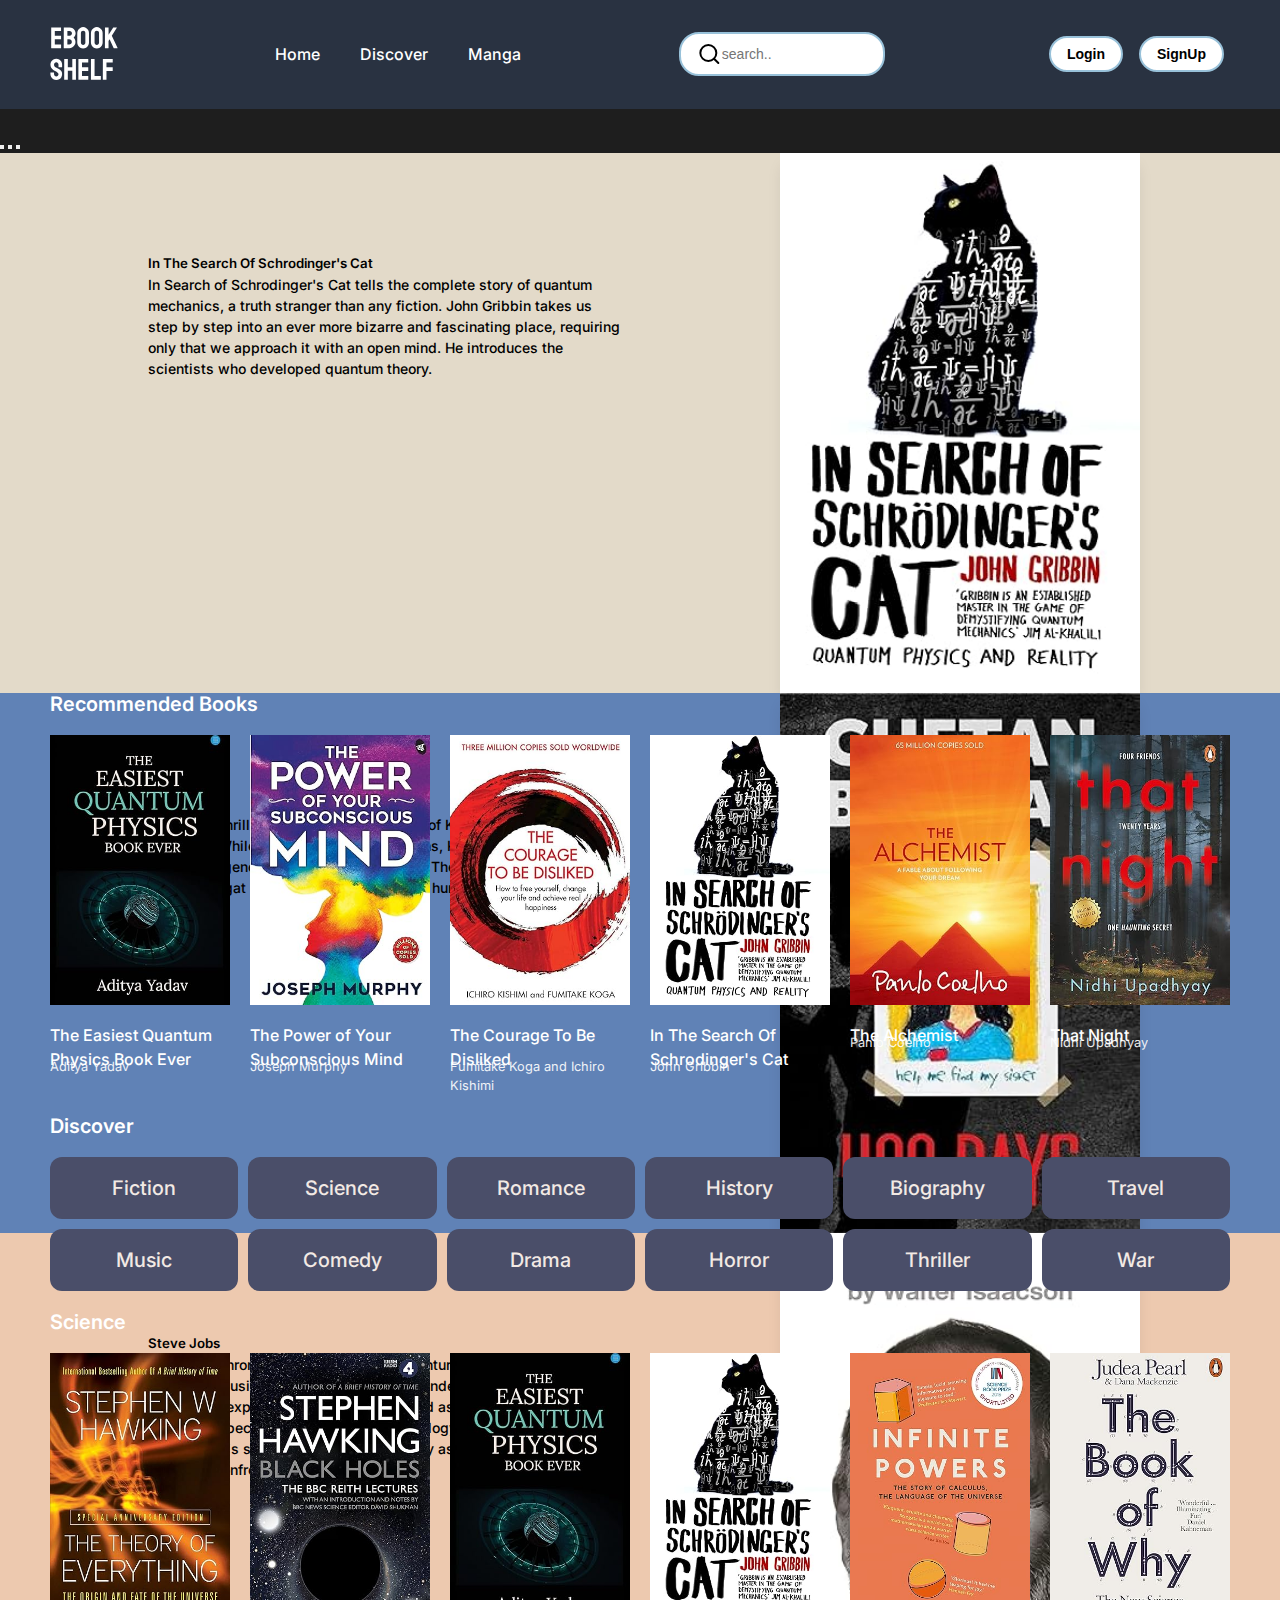
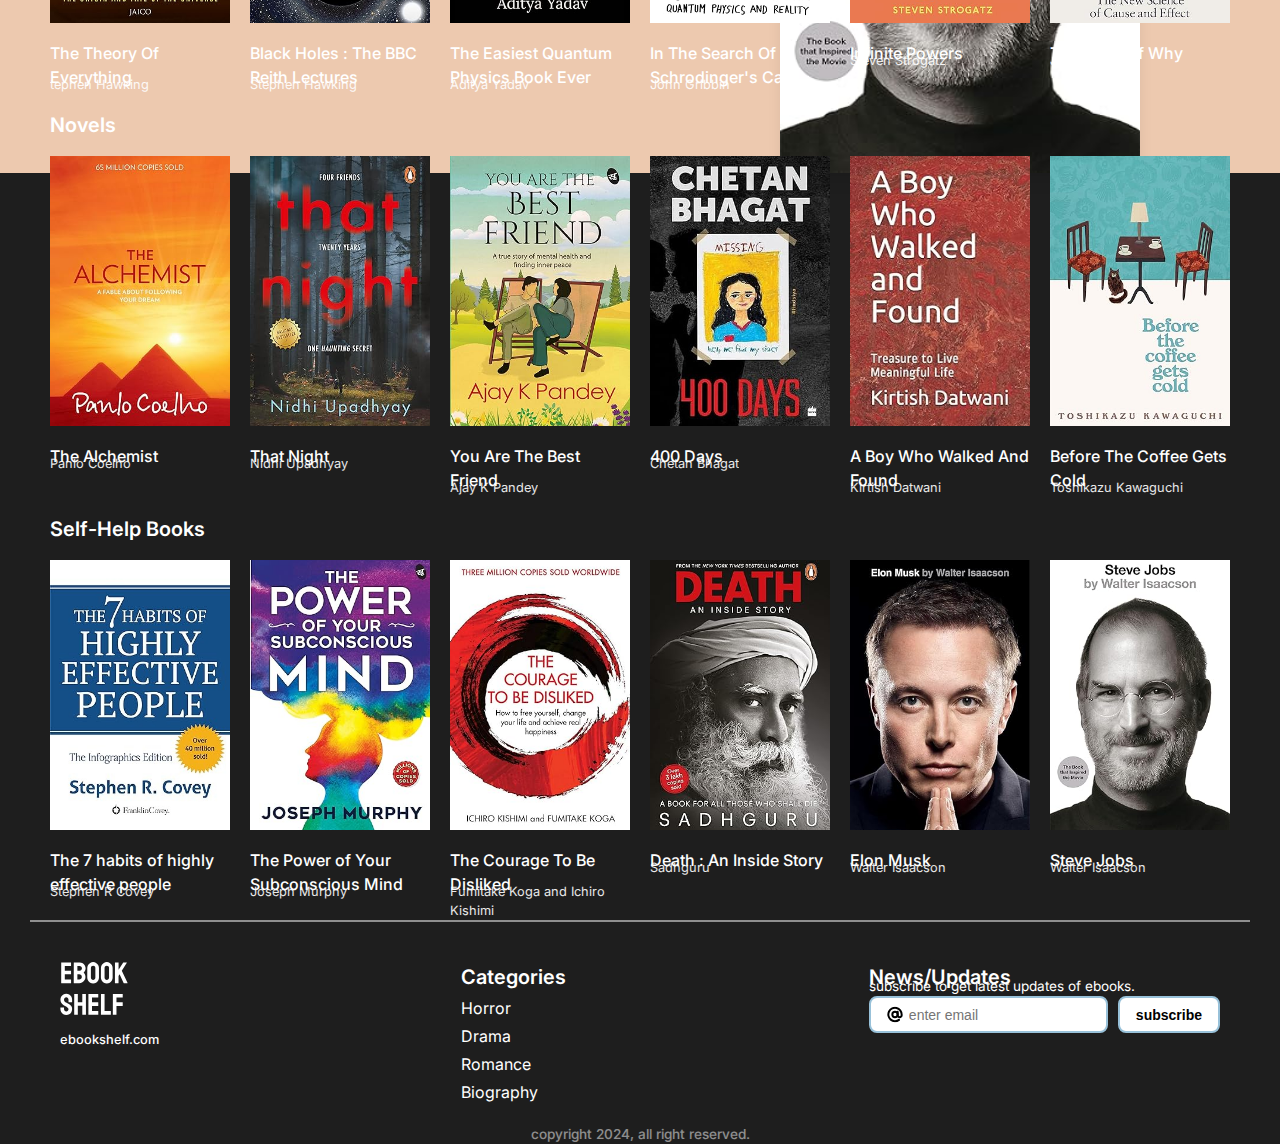
==== commit 1e8ef12b: "hover" ====
--- a/book.html
+++ b/book.html
@@ -46,6 +46,13 @@
       <div class="menuIcon">
         <img src="Assets/menu.svg" alt="" srcset="" />
       </div>
+      <div class="menu-list">
+        <ul>
+          <li><a href="index.html">Home</a></li>
+          <li><a href="#discover">Discover</a></li>
+          <li><a href="manga.html">Manga</a></li>
+        </ul>
+      </div>
     </nav>
     <!-- navbar ends -->
     <!-- carausel starts -->
@@ -551,10 +558,10 @@
             <div class="heading"><p>Categories</p></div>
             <div class="cat-list">
               <ul>
-                <li><a href="#cat-1">Horror</a></li>
-                <li><a href="#cat-2">Drama</a></li>
-                <li><a href="#cat-3">Romance</a></li>
-                <li><a href="#cat-4">Biography</a></li>
+                <li><a href="#cat-1" class="cat-link">Horror</a></li>
+                <li><a href="#cat-2" class="cat-link">Drama</a></li>
+                <li><a href="#cat-3" class="cat-link">Romance</a></li>
+                <li><a href="#cat-4" class="cat-link">Biography</a></li>
               </ul>
             </div>
           </div>
--- a/css/grids.css
+++ b/css/grids.css
@@ -36,6 +36,10 @@
     opacity: 0.9;
 }
 
+.book:hover p {
+    color: #f2d492;
+}
+
 .section-heading {
     margin: 16px 0px;
 }
@@ -56,11 +60,20 @@
 .category {
     padding: 16px 32px;
     border-radius: 12px;
-    background-color: grey;
+    background-color: #4a4e69;
     display: flex;
     justify-content: center;
     align-items: center;
     cursor: pointer;
+}
+
+.category:hover {
+    background-color: #2c2c3c;
+    transition: 0.1s all ease-in-out;
+}
+
+.category:hover p {
+    color: #F9D848;
 }
 
 .category p {
@@ -68,6 +81,7 @@
     font-size: 1.25rem;
     font-weight: 500;
     cursor: pointer;
+    color: #f2e9e4;
 }
 
 @media (width >=1440px) {
--- a/css/carausel.css
+++ b/css/carausel.css
@@ -22,12 +22,25 @@
     background-color: #E3DAC9;
 }
 
+.manga-item-1 {
+    background-color: #247ba0;
+
+}
+
 .item-2 {
     background-color: #6082B6;
 }
 
+.manga-item-2 {
+    background-color: #70c1b3;
+}
+
 .item-3 {
     background-color: #EDC9AF;
+}
+
+.manga-item-3 {
+    background-color: #ffcb77;
 }
 
 .bookImage {
--- a/css/navbar.css
+++ b/css/navbar.css
@@ -31,7 +31,9 @@
     font-weight: 500;
     text-decoration: none;
 }
-
+.NavBar .Link:hover{
+    color:#F9D848;
+}
 .NavBar .searchbox {
     display: flex;
     align-items: center;
@@ -96,6 +98,9 @@
     .menuIcon {
         display: none;
     }
+    .menu-list{
+        display: none;
+    }
 }
 
 @media (width < 768px) {
@@ -116,4 +121,7 @@
     .NavBar .searchbox {
         display: none;
     }
+    .menu-list{
+        display: none;
+    }
 }--- a/css/footer.css
+++ b/css/footer.css
@@ -52,6 +52,10 @@
 .site-category-list ul li a {
     color: white;
     text-decoration: none;
+}
+
+.cat-list .cat-link:hover {
+    color: #F9D848;
 }
 
 .heading-description {
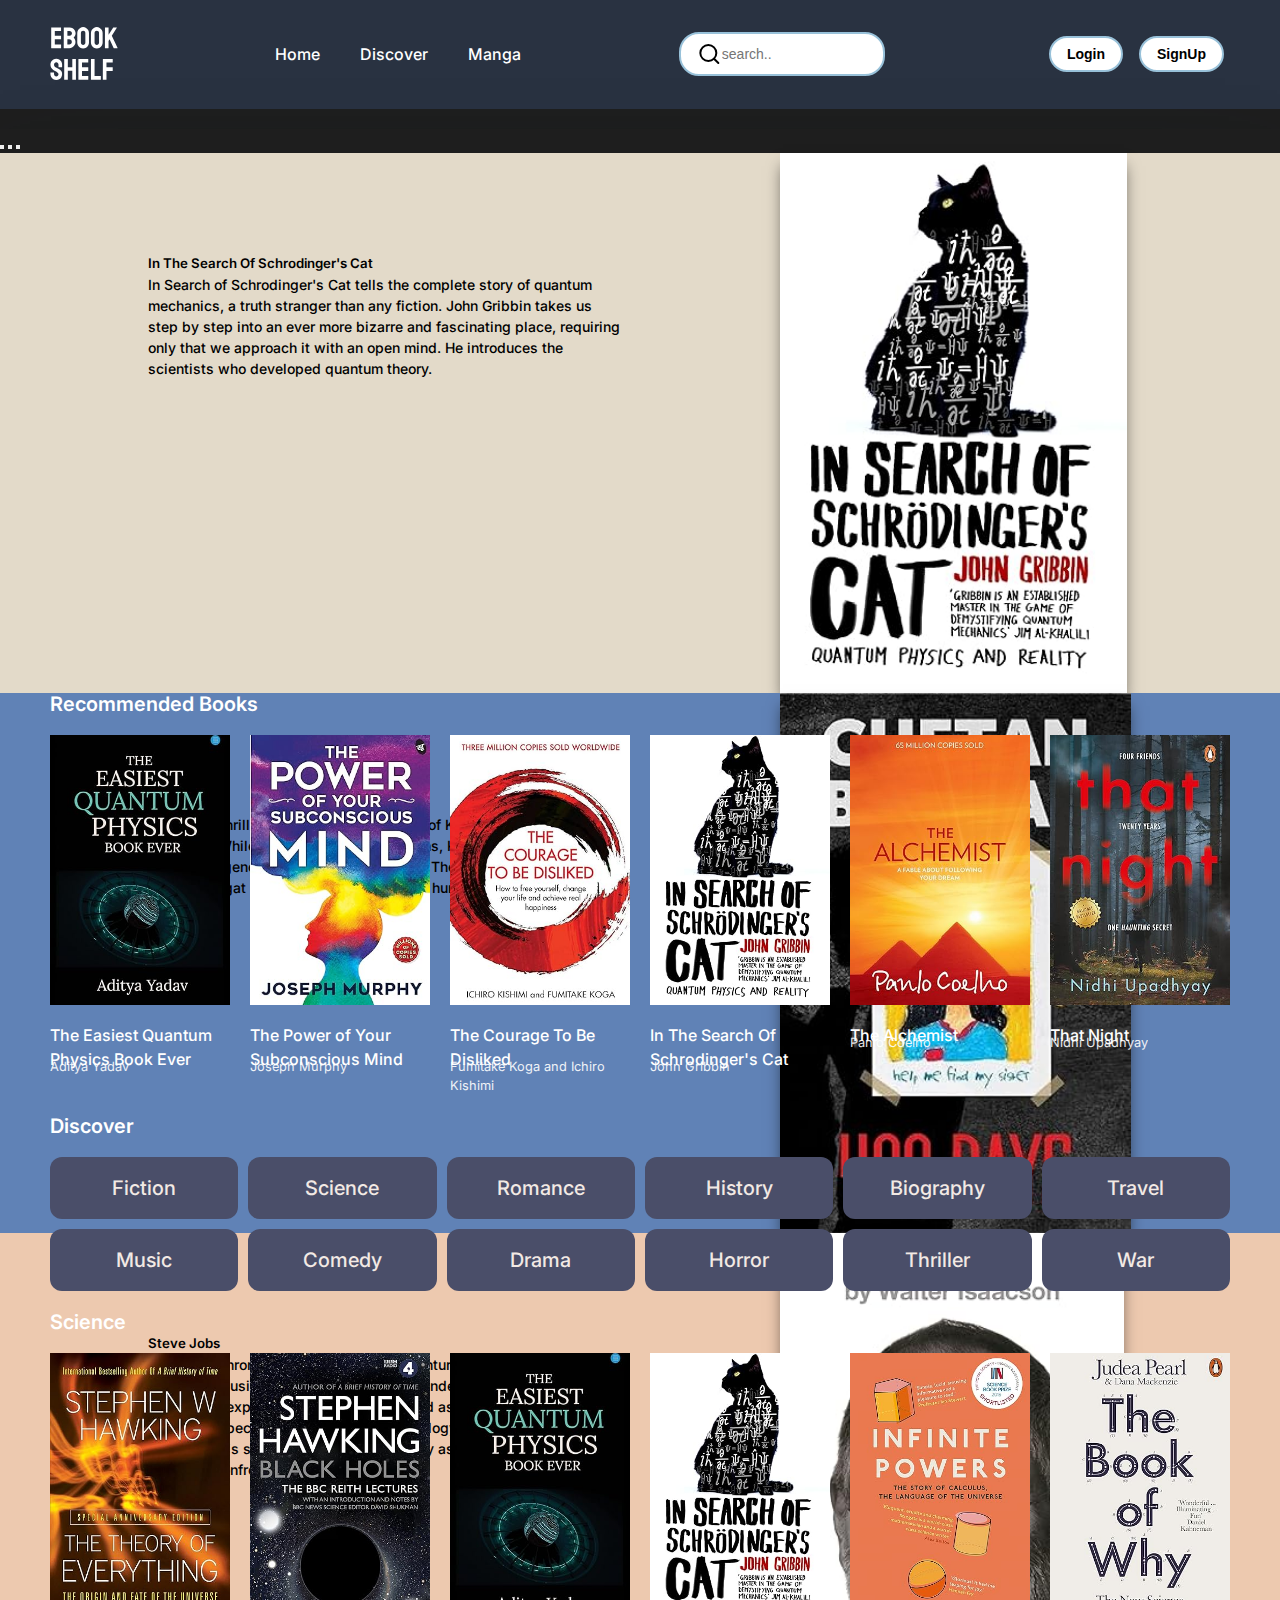
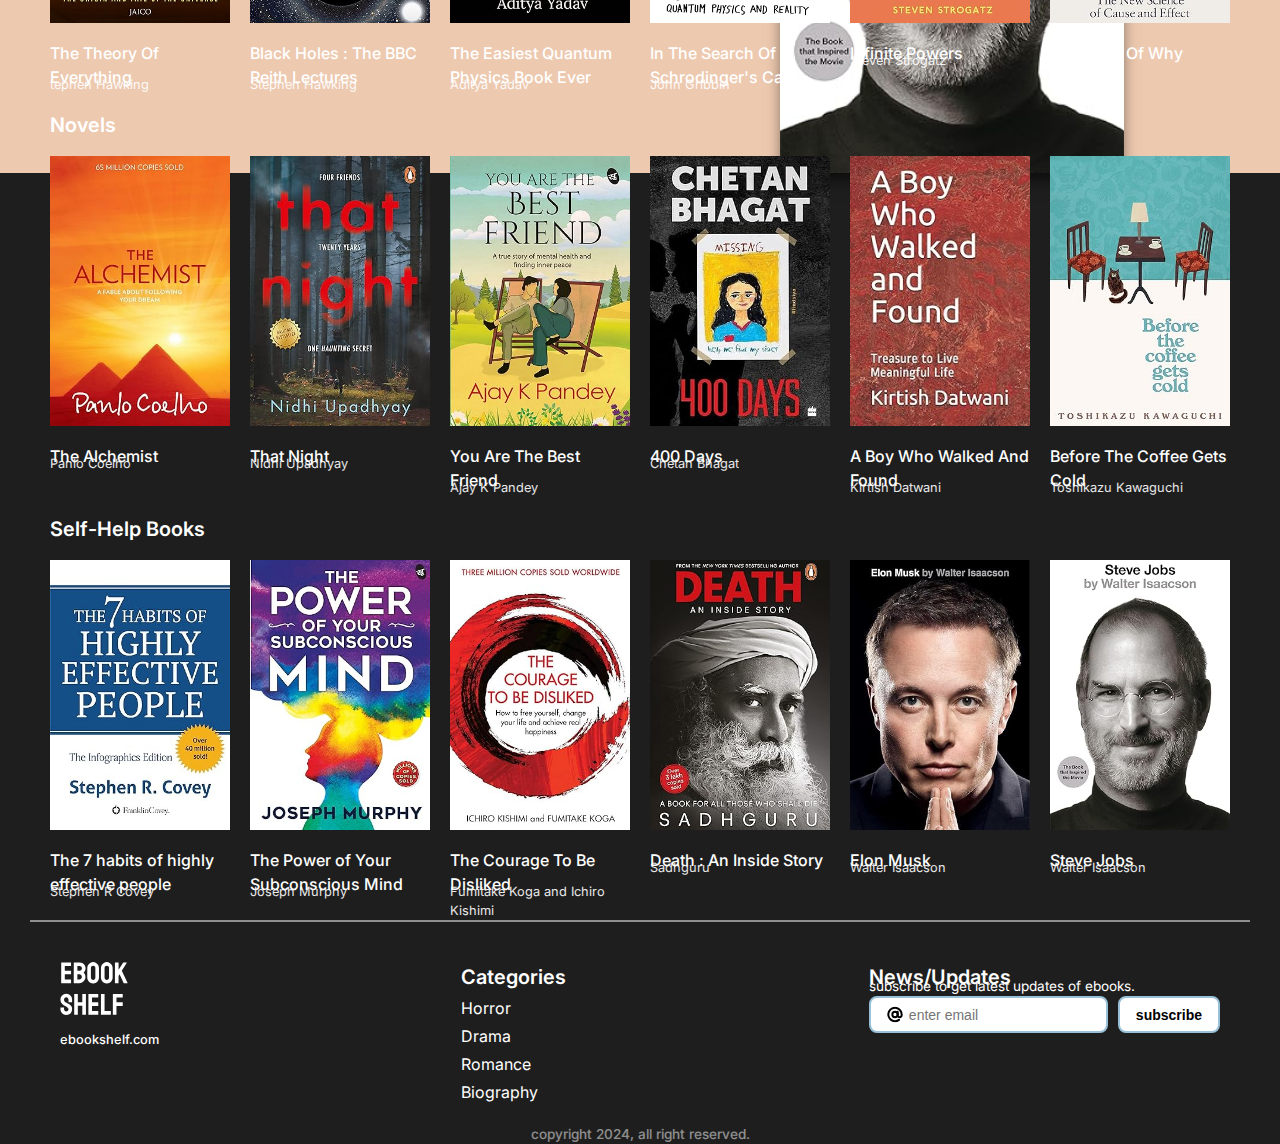
==== commit 83259293: "added comments and box shadows to carausel" ====
--- a/book.html
+++ b/book.html
@@ -3,18 +3,21 @@
   <head>
     <meta charset="UTF-8" />
     <meta name="viewport" content="width=device-width, initial-scale=1.0" />
+    <!-- google fonts -->
     <link rel="preconnect" href="https://fonts.googleapis.com" />
     <link rel="preconnect" href="https://fonts.gstatic.com" crossorigin />
     <link
       href="https://fonts.googleapis.com/css2?family=Inter:wght@100..900&display=swap"
       rel="stylesheet"
     />
+    <!-- bootstrap -->
     <link
       href="https://cdn.jsdelivr.net/npm/bootstrap@5.0.2/dist/css/bootstrap.min.css"
       rel="stylesheet"
       integrity="sha384-EVSTQN3/azprG1Anm3QDgpJLIm9Nao0Yz1ztcQTwFspd3yD65VohhpuuCOmLASjC"
       crossorigin="anonymous"
     />
+    <!-- css files -->
     <link rel="stylesheet" href="css/main.css" />
     <link rel="stylesheet" href="css/grids.css" />
     <link rel="stylesheet" href="css/carausel.css" />
@@ -25,9 +28,11 @@
   <body>
     <!-- navbar starts -->
     <nav class="NavBar">
+      <!-- site-logo -->
       <div class="logo">
         <img src="Assets/Logo.svg" alt="EBOOKSHELF" srcset="" />
       </div>
+      <!-- Nav-link  list -->
       <ul class="navList">
         <li class="navLink"><a class="Link" href="index.html">Home</a></li>
         <li class="navLink">
@@ -35,17 +40,21 @@
         </li>
         <li class="navLink"><a class="Link" href="manga.html">Manga</a></li>
       </ul>
+      <!-- searchbox -->
       <div class="searchbox">
         <img src="Assets/searchIcon.svg" alt="Search" srcset="" />
         <input type="text" placeholder="search.." />
       </div>
+      <!-- auth buttons -->
       <div class="buttons">
         <button class="btn">Login</button>
         <button class="btn">SignUp</button>
       </div>
+      <!-- menu icon for phone screens -->
       <div class="menuIcon">
         <img src="Assets/menu.svg" alt="" srcset="" />
       </div>
+      <!-- menu list for phone screens -->
       <div class="menu-list">
         <ul>
           <li><a href="index.html">Home</a></li>
@@ -55,13 +64,18 @@
       </div>
     </nav>
     <!-- navbar ends -->
-    <!-- carausel starts -->
+
+    <!-- carausel starts   -->
+    <!-- bootstrap -->
+    <!-- modification :: bookImage and discription -->
     <div
       id="carouselExampleCaptions"
-      class="carousel slide"
+      class="carousel carousel-book slide"
       data-bs-ride="carousel"
     >
+      <!-- slide indicator -->
       <div class="carousel-indicators">
+        <!-- indicator 1 -->
         <button
           type="button"
           data-bs-target="#carouselExampleCaptions"
@@ -70,12 +84,14 @@
           aria-current="true"
           aria-label="Slide 1"
         ></button>
+        <!-- indicator 2 -->
         <button
           type="button"
           data-bs-target="#carouselExampleCaptions"
           data-bs-slide-to="1"
           aria-label="Slide 2"
         ></button>
+        <!-- indicator  3 -->
         <button
           type="button"
           data-bs-target="#carouselExampleCaptions"
@@ -84,10 +100,13 @@
         ></button>
       </div>
       <div class="carousel-inner">
+        <!-- slide 1 -->
         <div class="carousel-item item-1 active">
+          <!-- slide 1 image -->
           <div class="bookImage">
             <img src="Assets/book-Images/S4.jpg" alt="" srcset="" />
           </div>
+          <!-- slide 1 discription -->
           <div class="carousel-caption d-none d-md-block">
             <h5>In The Search Of Schrodinger's Cat</h5>
             <p>
@@ -99,10 +118,13 @@
             </p>
           </div>
         </div>
+        <!-- slide 2 -->
         <div class="carousel-item item-2">
+          <!-- slide 2 image-->
           <div class="bookImage">
             <img src="Assets/book-Images/N4.jpg" alt="" srcset="" />
           </div>
+          <!-- slide 2 discription -->
           <div class="carousel-caption d-none d-md-block">
             <h5>400 Days</h5>
             <p>
@@ -114,10 +136,13 @@
             </p>
           </div>
         </div>
+        <!-- slide 3 -->
         <div class="carousel-item item-3">
+          <!-- slide 3 image -->
           <div class="bookImage">
             <img src="Assets/book-Images/SF6.jpg" alt="" srcset="" />
           </div>
+          <!-- slide 3 dicription -->
           <div class="carousel-caption d-none d-md-block">
             <h5>Steve Jobs</h5>
             <p>
@@ -131,6 +156,7 @@
           </div>
         </div>
       </div>
+      <!-- prev button -->
       <button
         class="carousel-control-prev"
         type="button"
@@ -140,6 +166,7 @@
         <span class="carousel-control-prev-icon" aria-hidden="true"></span>
         <span class="visually-hidden">Previous</span>
       </button>
+      <!-- next button -->
       <button
         class="carousel-control-next"
         type="button"
@@ -153,25 +180,33 @@
     <!-- carausel ends -->
     <!-- Main content starts -->
     <section class="contentblock">
-      <!-- recommendec-books -->
+      <!-- recommended-books-section -->
       <div class="grid-container">
+        <!-- heading -->
         <div class="section-heading">
           <p>Recommended Books</p>
         </div>
+        <!-- book list starts -->
         <div class="book-list">
-          <div class="book">
+          <!-- book 1 -->
+          <div class="book">
+            <!-- each book contains book-cover -->
             <div class="book-image">
               <img src="Assets/book-Images/S3.jpg" alt="" srcset="" />
             </div>
-            <div class="book-detail">
+            <!-- each book contains book-discription -->
+            <div class="book-detail">
+              <!-- book-title -->
               <div class="BookTitle">
                 <p>The Easiest Quantum Physics Book Ever</p>
               </div>
+              <!-- book-author -->
               <div class="AuthorName">
                 <p>Aditya Yadav</p>
               </div>
             </div>
           </div>
+          <!-- book 2 -->
           <div class="book">
             <div class="book-image">
               <img src="Assets/book-Images/SF2.jpg" alt="" srcset="" />
@@ -185,6 +220,7 @@
               </div>
             </div>
           </div>
+          <!-- book 3 -->
           <div class="book">
             <div class="book-image">
               <img src="Assets/book-Images/SF3.jpg" alt="" srcset="" />
@@ -198,6 +234,7 @@
               </div>
             </div>
           </div>
+          <!-- book 4 -->
           <div class="book">
             <div class="book-image">
               <img src="Assets/book-Images/S4.jpg" alt="" srcset="" />
@@ -211,6 +248,7 @@
               </div>
             </div>
           </div>
+          <!-- book 5 -->
           <div class="book">
             <div class="book-image">
               <img src="Assets/book-Images/N1.jpg" alt="" srcset="" />
@@ -224,6 +262,7 @@
               </div>
             </div>
           </div>
+          <!-- book 6 -->
           <div class="book">
             <div class="book-image">
               <img src="Assets/book-Images/N2.jpg" alt="" srcset="" />
@@ -237,58 +276,77 @@
               </div>
             </div>
           </div>
-        </div>
-      </div>
-      <!-- categories -->
+          <!-- book-list ends -->
+        </div>
+      </div>
+      <!-- categories section -->
       <div class="grid-container" id="discover">
+        <!-- heading -->
         <div class="section-heading">
           <p>Discover</p>
         </div>
+        <!-- category list starts -->
         <div class="category-list">
+          <!-- category 1 -->
           <div class="category">
             <p>Fiction</p>
           </div>
+          <!-- category 2 -->
           <div class="category">
             <p>Science</p>
           </div>
+          <!-- category 3 -->
           <div class="category">
             <p>Romance</p>
           </div>
+          <!-- category 4 -->
           <div class="category">
             <p>History</p>
           </div>
+          <!-- category 5 -->
           <div class="category">
             <p>Biography</p>
           </div>
+          <!-- category 6 -->
           <div class="category">
             <p>Travel</p>
           </div>
+          <!-- category 7 -->
           <div class="category">
             <p>Music</p>
           </div>
+          <!-- category 8 -->
           <div class="category">
             <p>Comedy</p>
           </div>
+          <!-- category 9 -->
           <div class="category">
             <p>Drama</p>
           </div>
+          <!-- category 10 -->
           <div class="category">
             <p>Horror</p>
           </div>
+          <!-- category 11 -->
           <div class="category">
             <p>Thriller</p>
           </div>
+          <!-- category 12 -->
           <div class="category">
             <p>War</p>
           </div>
         </div>
-      </div>
-      <!-- science -->
+        <!-- category list ends -->
+      </div>
+      <!-- science section starts -->
       <div class="grid-container">
+        <!-- heading -->
         <div class="section-heading">
           <p>Science</p>
         </div>
+        <!-- book-list starts -->
         <div class="book-list">
+          <!-- book 1 -->
           <div class="book">
             <div class="book-image">
               <img src="Assets/book-Images/S1.jpg" alt="" srcset="" />
@@ -302,6 +360,7 @@
               </div>
             </div>
           </div>
+          <!-- book 2 -->
           <div class="book">
             <div class="book-image">
               <img src="Assets/book-Images/S2.jpg" alt="" srcset="" />
@@ -315,6 +374,7 @@
               </div>
             </div>
           </div>
+          <!-- book 3 -->
           <div class="book">
             <div class="book-image">
               <img src="Assets/book-Images/S3.jpg" alt="" srcset="" />
@@ -328,6 +388,7 @@
               </div>
             </div>
           </div>
+          <!-- book 4 -->
           <div class="book">
             <div class="book-image">
               <img src="Assets/book-Images/S4.jpg" alt="" srcset="" />
@@ -341,6 +402,7 @@
               </div>
             </div>
           </div>
+          <!-- book 5 -->
           <div class="book">
             <div class="book-image">
               <img src="Assets/book-Images/S5.jpg" alt="" srcset="" />
@@ -354,6 +416,7 @@
               </div>
             </div>
           </div>
+          <!-- book 6 -->
           <div class="book">
             <div class="book-image">
               <img src="Assets/book-Images/S6.jpg" alt="" srcset="" />
@@ -368,13 +431,17 @@
             </div>
           </div>
         </div>
-      </div>
-      <!-- novels -->
+        <!-- book-list ends -->
+      </div>
+      <!-- novels section starts-->
       <div class="grid-container">
+        <!-- heading -->
         <div class="section-heading">
           <p>Novels</p>
         </div>
+        <!-- book-list starts -->
         <div class="book-list">
+          <!-- book 1 -->
           <div class="book">
             <div class="book-image">
               <img src="Assets/book-Images/N1.jpg" alt="" srcset="" />
@@ -388,6 +455,7 @@
               </div>
             </div>
           </div>
+          <!-- book 2 -->
           <div class="book">
             <div class="book-image">
               <img src="Assets/book-Images/N2.jpg" alt="" srcset="" />
@@ -401,6 +469,7 @@
               </div>
             </div>
           </div>
+          <!-- book 3 -->
           <div class="book">
             <div class="book-image">
               <img src="Assets/book-Images/N3.jpg" alt="" srcset="" />
@@ -414,6 +483,7 @@
               </div>
             </div>
           </div>
+          <!-- book 4 -->
           <div class="book">
             <div class="book-image">
               <img src="Assets/book-Images/N4.jpg" alt="" srcset="" />
@@ -427,6 +497,7 @@
               </div>
             </div>
           </div>
+          <!-- book 5 -->
           <div class="book">
             <div class="book-image">
               <img src="Assets/book-Images/N5.jpg" alt="" srcset="" />
@@ -440,6 +511,7 @@
               </div>
             </div>
           </div>
+          <!-- book 6 -->
           <div class="book">
             <div class="book-image">
               <img src="Assets/book-Images/N6.jpg" alt="" srcset="" />
@@ -454,15 +526,18 @@
             </div>
           </div>
         </div>
-      </div>
+        <!-- book-list ends -->
+      </div>
+      <!-- novel section ends -->
       <!-- self-help-books -->
       <div class="grid-container">
-        <!-- recommended books -->
+        <!-- self help books -->
         <div class="section-heading">
           <p>Self-Help Books</p>
         </div>
         <!-- book list -->
         <div class="book-list">
+          <!-- book 1 -->
           <div class="book">
             <div class="book-image">
               <img src="Assets/book-Images/SF1.jpg" alt="" srcset="" />
@@ -476,6 +551,7 @@
               </div>
             </div>
           </div>
+          <!-- book 2 -->
           <div class="book">
             <div class="book-image">
               <img src="Assets/book-Images/SF2.jpg" alt="" srcset="" />
@@ -489,6 +565,7 @@
               </div>
             </div>
           </div>
+          <!-- book 3 -->
           <div class="book">
             <div class="book-image">
               <img src="Assets/book-Images/SF3.jpg" alt="" srcset="" />
@@ -502,6 +579,7 @@
               </div>
             </div>
           </div>
+          <!-- book 4 -->
           <div class="book">
             <div class="book-image">
               <img src="Assets/book-Images/SF4.jpg" alt="" srcset="" />
@@ -515,6 +593,7 @@
               </div>
             </div>
           </div>
+          <!-- book 5 -->
           <div class="book">
             <div class="book-image">
               <img src="Assets/book-Images/SF5.jpg" alt="" srcset="" />
@@ -528,6 +607,7 @@
               </div>
             </div>
           </div>
+          <!-- book 6 -->
           <div class="book">
             <div class="book-image">
               <img src="Assets/book-Images/SF6.jpg" alt="" srcset="" />
@@ -543,36 +623,47 @@
           </div>
         </div>
       </div>
-      <!-- footer -->
+      <!-- footer starts-->
       <footer>
+        <!-- footer-container -->
         <div class="footer-container contentblock">
+          <!-- site information -->
           <div class="site-info">
+            <!-- logo -->
             <div class="site-logo">
               <img src="Assets/Logo.svg" alt="" srcset="" />
             </div>
+            <!-- domain -->
             <div class="site-name">
-              <a href="books.html">ebookshelf.com</a>
-            </div>
-          </div>
+              <a href="index.html">ebookshelf.com</a>
+            </div>
+          </div>
+          <!-- category -->
           <div class="site-category-list">
+            <!-- heading -->
             <div class="heading"><p>Categories</p></div>
+            <!-- category list -->
             <div class="cat-list">
               <ul>
-                <li><a href="#cat-1" class="cat-link">Horror</a></li>
-                <li><a href="#cat-2" class="cat-link">Drama</a></li>
-                <li><a href="#cat-3" class="cat-link">Romance</a></li>
-                <li><a href="#cat-4" class="cat-link">Biography</a></li>
+                <li><a href="#discover" class="cat-link">Horror</a></li>
+                <li><a href="#discover" class="cat-link">Drama</a></li>
+                <li><a href="#discover" class="cat-link">Romance</a></li>
+                <li><a href="#discover" class="cat-link">Biography</a></li>
               </ul>
             </div>
           </div>
+          <!-- newsletter -->
           <div class="news-info">
+            <!-- heading & discription -->
             <div class="heading-info">
               <div class="heading"><p>News/Updates</p></div>
               <div class="heading-description">
                 <p>subscribe to get latest updates of ebooks.</p>
               </div>
             </div>
+            <!--input field -->
             <div class="input-info">
+              <!-- email -->
               <div class="input-email">
                 <img src="Assets/email-icon.svg" alt="" srcset="" />
                 <input
@@ -582,21 +673,29 @@
                   placeholder="enter email"
                 />
               </div>
+              <!-- subscribe button -->
               <button>subscribe</button>
             </div>
           </div>
         </div>
+        <!-- copyright -->
         <div class="message">
           <p>copyright 2024, all right reserved.</p>
         </div>
+        <!-- copyright -->
       </footer>
+      <!-- footer ends -->
     </section>
     <!-- main content ends -->
+
+    <!-- javascript -->
+    <!-- bootstrap cdn -->
     <script
       src="https://cdn.jsdelivr.net/npm/bootstrap@5.0.2/dist/js/bootstrap.bundle.min.js"
       integrity="sha384-MrcW6ZMFYlzcLA8Nl+NtUVF0sA7MsXsP1UyJoMp4YLEuNSfAP+JcXn/tWtIaxVXM"
       crossorigin="anonymous"
     ></script>
     <script src="animations.js"></script>
+    <!-- javascript -->
   </body>
 </html>
--- a/css/main.css
+++ b/css/main.css
@@ -61,7 +61,9 @@
     }
 }
 
-/* styling index.html */
+/* STYLING INDEX.HTML */
+
+/* outer-section */
 .sections {
     width: 100vw;
     height: 100vh;
@@ -70,6 +72,7 @@
     background-color: #293241;
 }
 
+/* inner-section */
 .section {
     width: 100%;
     height: 100%;
@@ -81,6 +84,7 @@
     overflow: hidden;
 }
 
+/* button */
 .page-link {
     position: absolute;
     background-color: #f1faee;
--- a/css/carausel.css
+++ b/css/carausel.css
@@ -1,63 +1,85 @@
+/* to center carousel  */
 .carousel {
     margin: 20px auto;
     height: 60vh;
 }
 
+.carousel-book {
+    box-shadow: rgba(7, 59, 76, 0.4) 0px 50px 100px -20px, rgba(7, 59, 76, 0.4) 0px 30px 60px -30px;
+}
+
+.carousel-manga {
+    box-shadow: rgba(95, 37, 166, 0.4) 0px 50px 100px -20px, rgba(95, 37, 166, 0.4) 0px 30px 60px -30px;
+}
+
+/* wrapper div of slides */
 .carousel-inner {
     width: 100%;
     height: 100%;
 }
 
+/* item */
 .carousel-item {
     width: 100%;
     height: 100%;
     position: relative;
 }
 
+/* carausel discription font color set to black */
 .carousel-caption {
     color: black;
 }
 
+/* slide 1 background color in book page */
 .item-1 {
     background-color: #E3DAC9;
 }
 
+/* slide  background color in manga page */
 .manga-item-1 {
     background-color: #247ba0;
 
 }
 
+/* slide 2 background color in book page */
 .item-2 {
     background-color: #6082B6;
 }
 
+/* slide 2 background color in manga page */
 .manga-item-2 {
     background-color: #70c1b3;
 }
 
+/* slide 3 background color in book page */
 .item-3 {
     background-color: #EDC9AF;
 }
 
+/* slide 3 background color in manga page */
 .manga-item-3 {
     background-color: #ffcb77;
 }
 
+/* book image in carausel */
+
+/* image wrapper */
 .bookImage {
     position: absolute;
     right: 0;
     top: 0;
     height: 100%;
     margin-right: 140px;
+    aspect-ratio: 2 / 3;
 }
 
 .bookImage img {
-    z-index: 2;
-    aspect-ratio: 2 / 3;
+    object-fit: cover;
     height: 100%;
-    box-shadow: 0px 10px 15px -3px rgba(0, 0, 0, 0.1);
+    box-shadow: 0px 10px 15px -3px rgba(0, 0, 0, 0.6);
 }
 
+/* discription */
 .carousel-caption {
     color: black;
     position: absolute;
--- a/css/navbar.css
+++ b/css/navbar.css
@@ -8,9 +8,10 @@
     background-color: var(--nav_bgcolor);
 }
 
-.NavBar-Manga{
-    background-color:#5F25A6;
+.NavBar-Manga {
+    background-color: #5F25A6;
 }
+
 .NavBar .logo {
     display: flex;
     align-items: center;
@@ -27,13 +28,14 @@
 
 .NavBar .navList .Link {
     color: var(--link_foreground);
-    font-size: 1rem;    
+    font-size: 1rem;
     font-weight: 500;
-    text-decoration: none;
 }
-.NavBar .Link:hover{
-    color:#F9D848;
+
+.NavBar .Link:hover {
+    color: #F9D848;
 }
+
 .NavBar .searchbox {
     display: flex;
     align-items: center;
@@ -45,7 +47,7 @@
     background-color: var(--item_bgcolor);
 }
 
-.NavBar-Manga .searchbox-manga{
+.NavBar-Manga .searchbox-manga {
     border-color: #D0E6A5;
 }
 
@@ -57,9 +59,10 @@
     font-size: 0.875rem;
 }
 
-.NavBar.searchbox img{
+.NavBar.searchbox img {
     margin-right: 8px;
 }
+
 .NavBar .buttons {
     display: flex;
     align-items: center;
@@ -76,7 +79,7 @@
     background-color: var(--link_foreground);
 }
 
-.NavBar-Manga .btn-manga{
+.NavBar-Manga .btn-manga {
     border-color: #D0E6A5;
 }
 
@@ -94,11 +97,12 @@
 }
 
 
-@media (width >= 550px) {
+@media (width >=550px) {
     .menuIcon {
         display: none;
     }
-    .menu-list{
+
+    .menu-list {
         display: none;
     }
 }
@@ -121,7 +125,8 @@
     .NavBar .searchbox {
         display: none;
     }
-    .menu-list{
+
+    .menu-list {
         display: none;
     }
 }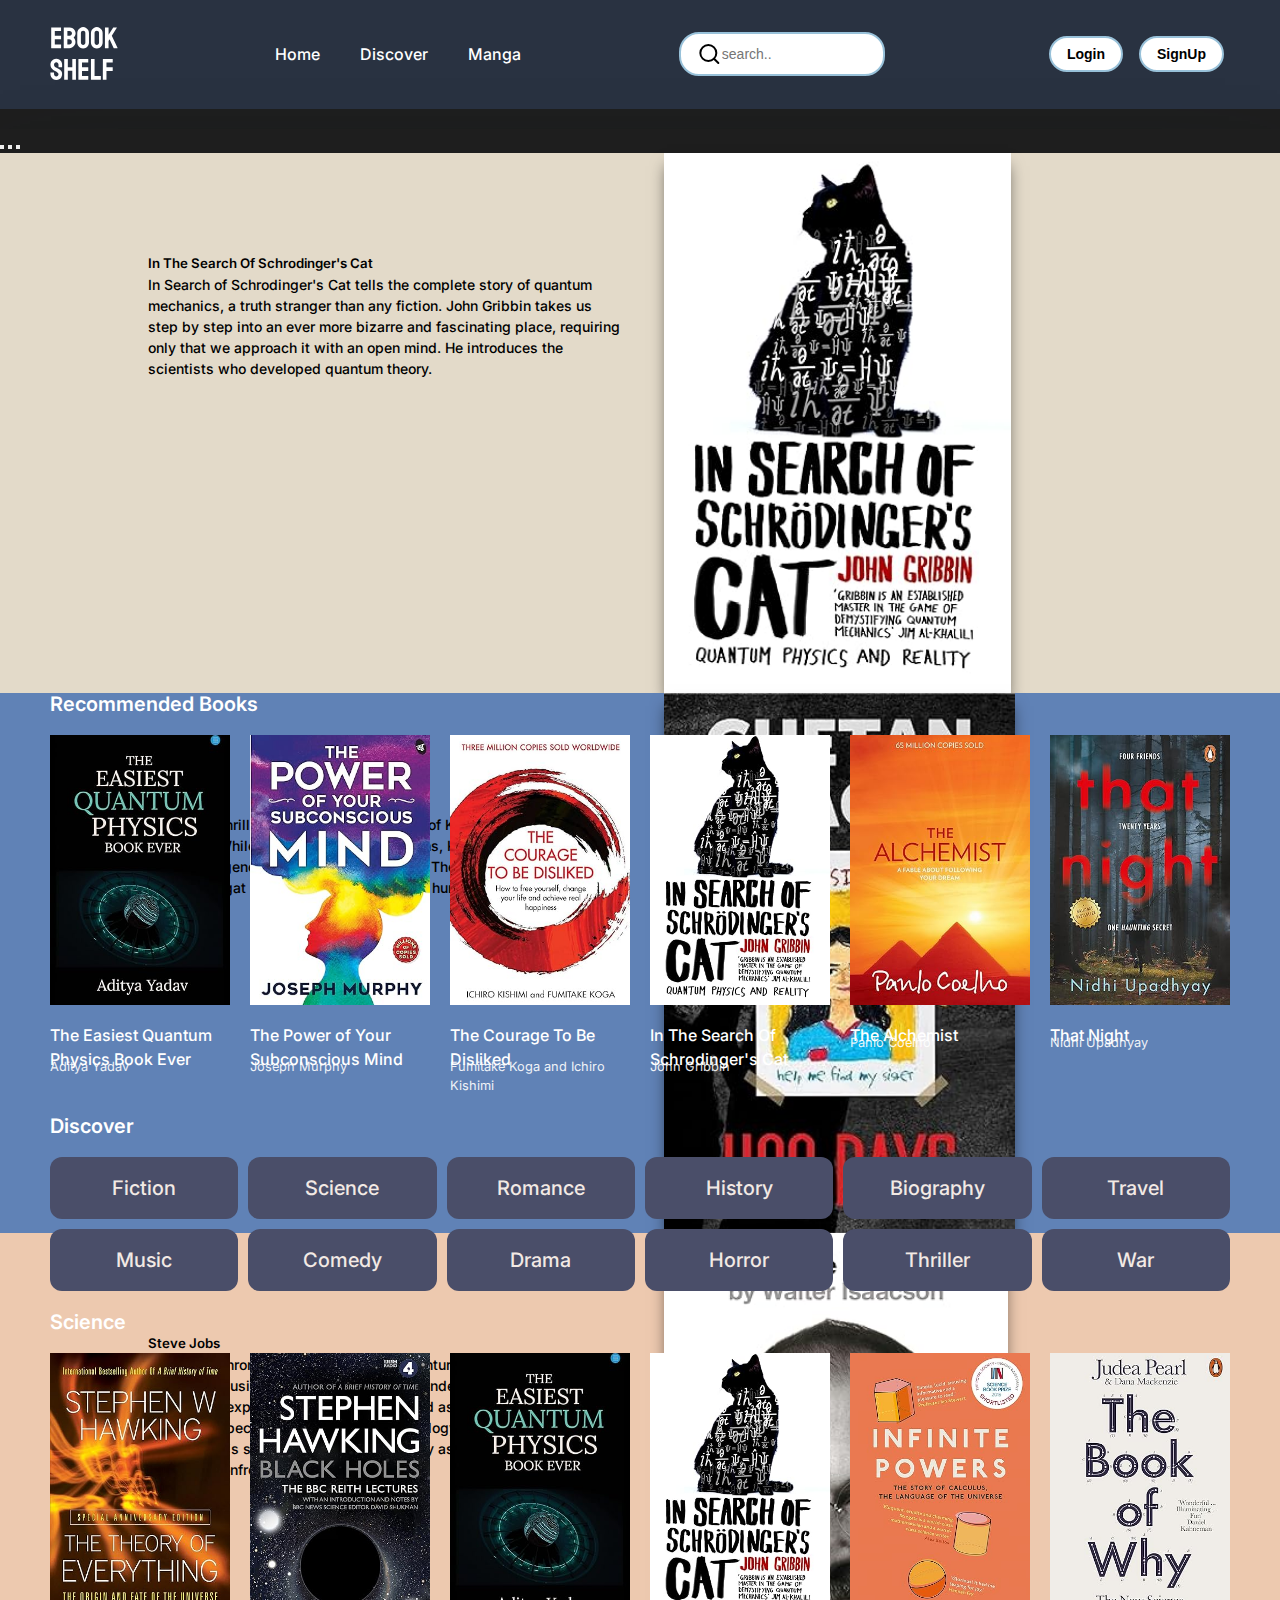
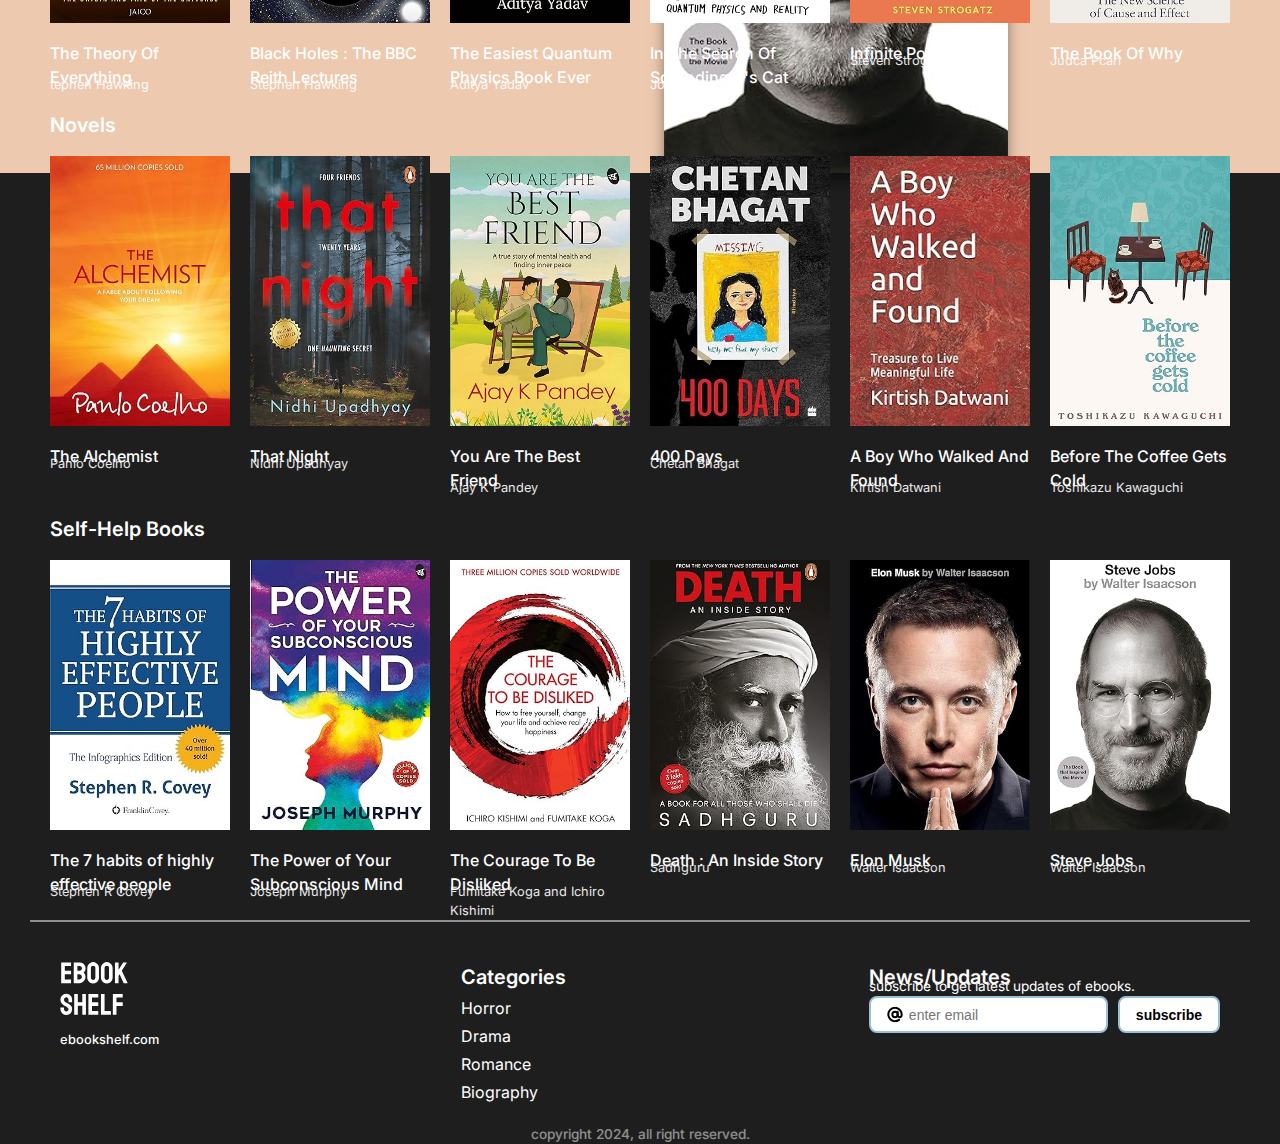
==== commit b1b53beb: "final commit" ====
--- a/book.html
+++ b/book.html
@@ -53,14 +53,6 @@
       <!-- menu icon for phone screens -->
       <div class="menuIcon">
         <img src="Assets/menu.svg" alt="" srcset="" />
-      </div>
-      <!-- menu list for phone screens -->
-      <div class="menu-list">
-        <ul>
-          <li><a href="index.html">Home</a></li>
-          <li><a href="#discover">Discover</a></li>
-          <li><a href="manga.html">Manga</a></li>
-        </ul>
       </div>
     </nav>
     <!-- navbar ends -->
@@ -179,6 +171,7 @@
     </div>
     <!-- carausel ends -->
     <!-- Main content starts -->
+
     <section class="contentblock">
       <!-- recommended-books-section -->
       <div class="grid-container">
--- a/css/main.css
+++ b/css/main.css
@@ -67,7 +67,6 @@
 .sections {
     width: 100vw;
     height: 100vh;
-    padding: 20px;
     display: flex;
     background-color: #293241;
 }
@@ -76,19 +75,20 @@
 .section {
     width: 100%;
     height: 100%;
-    padding: 40px;
     display: flex;
     align-items: center;
     justify-content: center;
-    background-color: #343a40;
+    background-color: #778da9;
     overflow: hidden;
 }
 
 /* button */
+
 .page-link {
     position: absolute;
-    background-color: #f1faee;
-    box-shadow: rgba(17, 17, 26, 0.1) 0px 4px 16px, rgba(17, 17, 26, 0.05) 0px 8px 32px;
+    /* background-color: #f1faee; */
+    background-color: #fdfffc;
+    box-shadow: rgba(37, 36, 34, 0.6) 0px 4px 16px, rgba(37, 36, 34, 0.6) 0px 8px 32px;
     border: none;
     outline: none;
     padding: 0px;
@@ -110,4 +110,8 @@
 .page-link:hover a {
     background-color: #1d3557;
     color: #f1faee;
+}
+
+.images{
+    box-shadow: rgba(0, 0, 0, 0.16) 0px 10px 36px 0px, rgba(0, 0, 0, 0.06) 0px 0px 0px 1px;
 }--- a/css/grids.css
+++ b/css/grids.css
@@ -7,7 +7,7 @@
     position: relative;
     top: 0;
     left: 0;
-    aspect-ratio: 2/ 3;
+    aspect-ratio: 2 / 3;
     transition: 0.2s ease-in-out;
 }
 
@@ -84,7 +84,8 @@
     color: #f2e9e4;
 }
 
-@media (width >=1440px) {
+/* making book list and category list  responsive for each device screens  */
+@media (width >= 1440px) {
     .book-list {
         grid-template-columns: repeat(6, 1fr);
     }
@@ -104,7 +105,7 @@
     }
 }
 
-@media (max-width: 1200px) {
+@media (width < 1200px) {
     .book-list {
         grid-template-columns: repeat(5, 1fr);
     }
@@ -114,7 +115,7 @@
     }
 }
 
-@media (max-width: 768px) {
+@media (width < 768px) {
     .book-list {
         grid-template-columns: repeat(4, 1fr);
     }
@@ -124,7 +125,7 @@
     }
 }
 
-@media (max-width: 624px) {
+@media (width < 624px) {
     .book-list {
         grid-template-columns: repeat(3, 1fr);
     }
@@ -134,7 +135,7 @@
     }
 }
 
-@media (max-width: 480px) {
+@media (width < 480px) {
     .book-list {
         grid-template-columns: repeat(2, 1fr);
     }
@@ -144,7 +145,7 @@
     }
 }
 
-@media (max-width: 320px) {
+@media (width < 320px) {
     .book-list {
         grid-template-columns: repeat(2, 1fr);
     }
--- a/css/carausel.css
+++ b/css/carausel.css
@@ -69,7 +69,7 @@
     right: 0;
     top: 0;
     height: 100%;
-    margin-right: 140px;
+    margin-right: 20%;
     aspect-ratio: 2 / 3;
 }
 
@@ -114,7 +114,7 @@
     }
 }
 
-@media (480px > width >=1200px) {
+@media (480px > width >= 1200px) {
     .carousel {
         width: 60vw;
         margin: 20px auto;
@@ -138,10 +138,18 @@
     .carousel-item {
         margin: 0px auto;
     }
+
+    .bookImage {
+        margin-right: 30%;
+    }
 }
 
 @media (width <=480px) {
     .carousel {
         height: 44vh;
     }
+
+    .bookImage {
+        margin-right: 25%;
+    }
 }--- a/css/navbar.css
+++ b/css/navbar.css
@@ -59,6 +59,7 @@
     font-size: 0.875rem;
 }
 
+/* base font * 0.875 = ans */
 .NavBar.searchbox img {
     margin-right: 8px;
 }
@@ -97,12 +98,8 @@
 }
 
 
-@media (width >=550px) {
+@media (width >= 550px) {
     .menuIcon {
-        display: none;
-    }
-
-    .menu-list {
         display: none;
     }
 }
@@ -125,8 +122,4 @@
     .NavBar .searchbox {
         display: none;
     }
-
-    .menu-list {
-        display: none;
-    }
 }--- a/css/footer.css
+++ b/css/footer.css
@@ -13,7 +13,7 @@
 }
 
 .message p {
-    font-size: .850rem;
+    font-size: 0.850rem;
     font-weight: 500;
     opacity: 0.5;
 }
@@ -100,7 +100,7 @@
     background-color: var(--link_foreground);
 }
 
-@media (width <=670px) {
+@media (width <= 670px) {
     .footer-container {
         display: flex;
         flex-direction: column-reverse;
